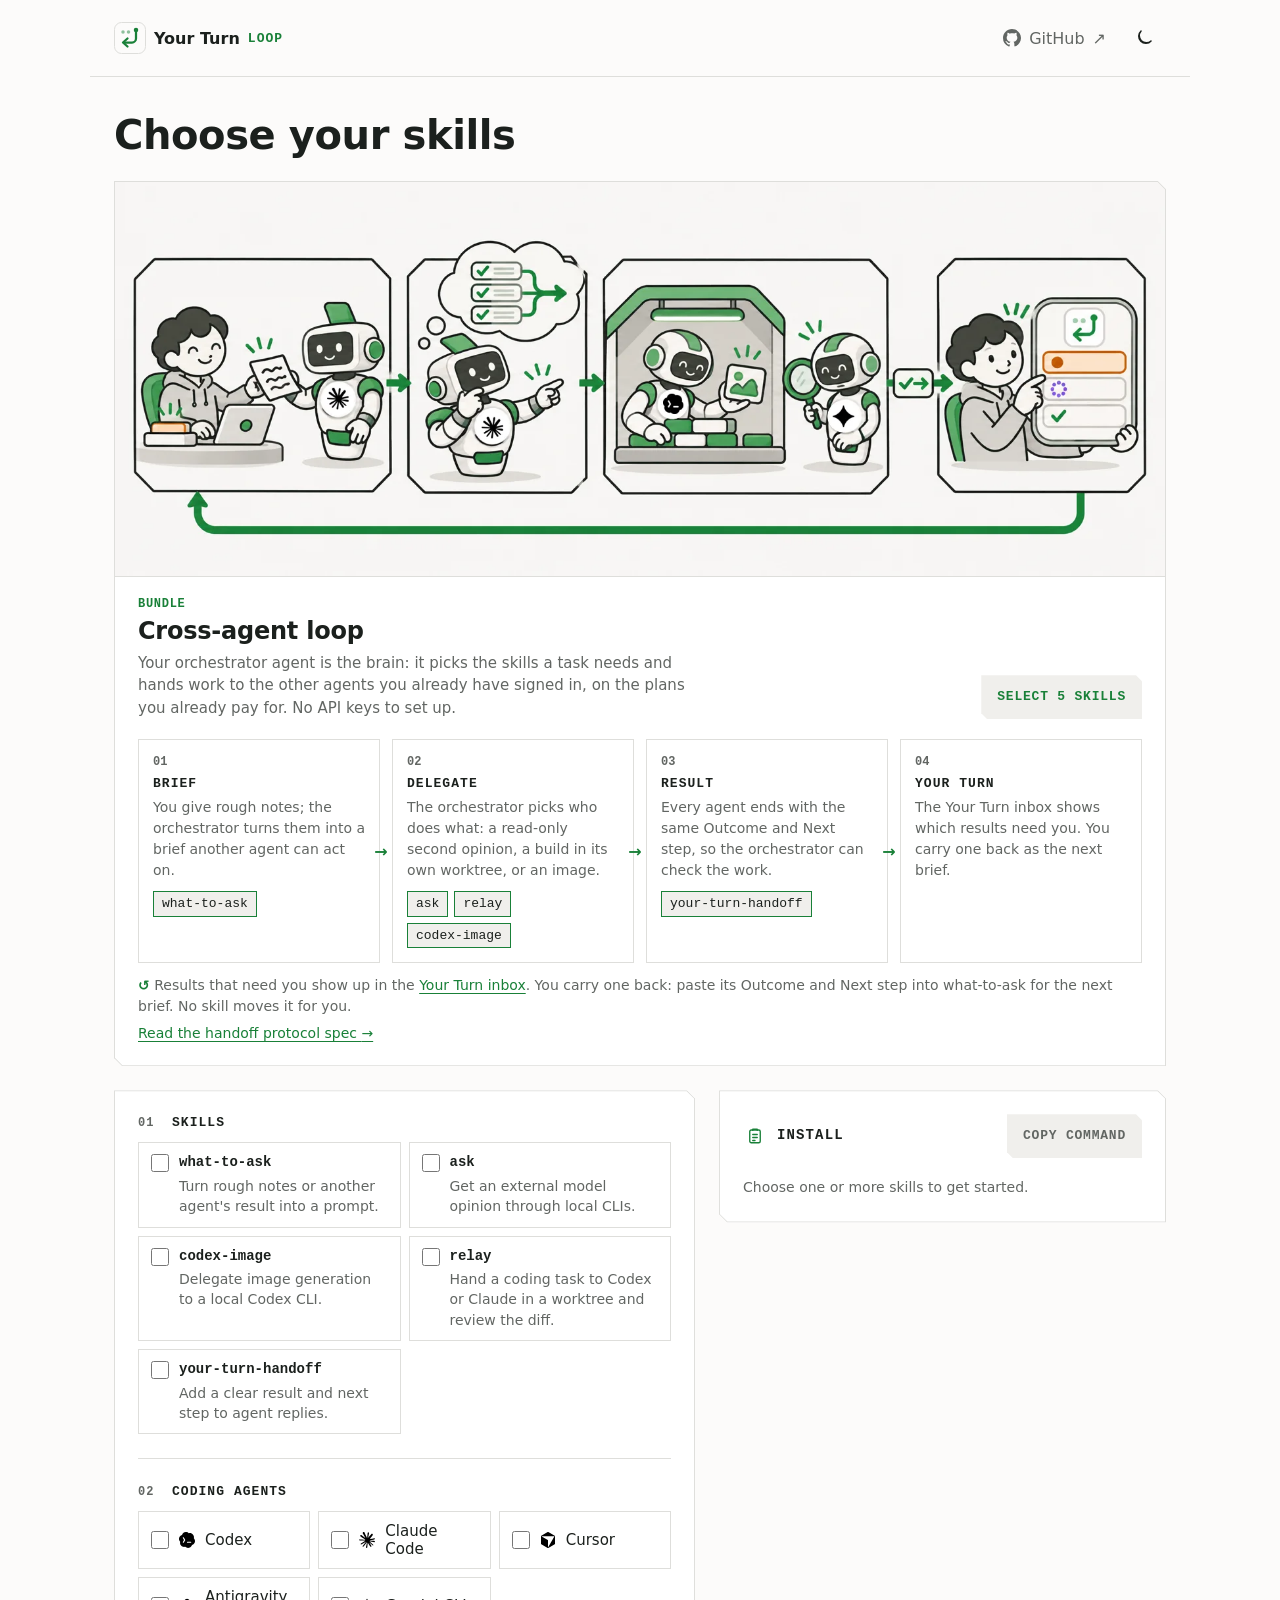
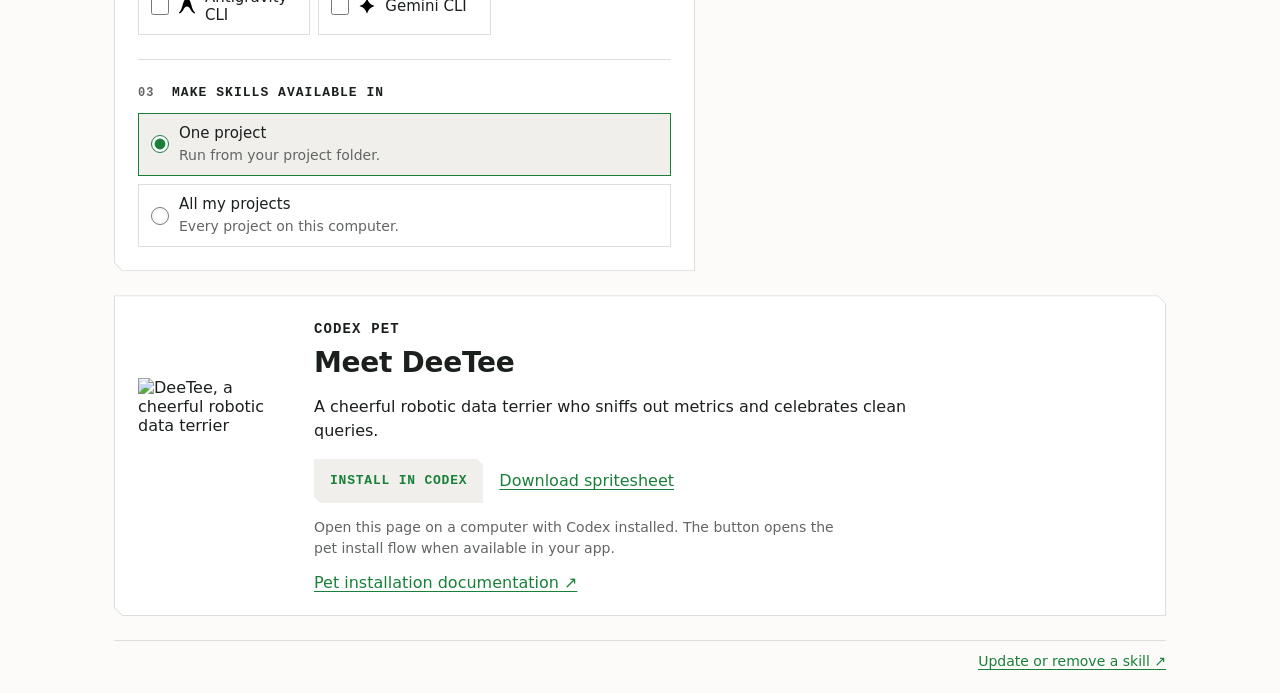
==== site/index.html @ ddf75968 "feat(site): storyboard banner and the orchestrator-first niche The banner becomes four panels that m" ====
<!doctype html>
<html lang="en">
<meta charset="utf-8">
<meta name="viewport" content="width=device-width,initial-scale=1">
<meta name="color-scheme" content="light dark">
<meta name="description" content="Install a handoff protocol for working across AI coding agents and meet DeeTee, a custom Codex pet.">
<title>Choose your skills · Your Turn Loop</title>
<script>try{document.documentElement.dataset.theme=localStorage.getItem('theme')||(matchMedia('(prefers-color-scheme: dark)').matches?'dark':'light')}catch{document.documentElement.dataset.theme='light'}</script>
<link rel="icon" href="icon.svg" type="image/svg+xml">
<link rel="stylesheet" href="style.css?v=one-product-3">
<script type="module" src="theme.mjs?v=1"></script>
<script type="module" src="install.mjs?v=skill-picker-6"></script>
<body>
<!-- GitHub mark from Primer Octicons; license in third-party/primer-octicons-MIT.txt. -->
<header>
  <a class="brand" href="https://martin-gomola.github.io/your-turn/" aria-label="Your Turn">
    <svg class="brand-icon" viewBox="0 0 64 64" aria-hidden="true"><rect class="brand-icon__tile" x="1" y="1" width="62" height="62" rx="14"/><g class="brand-icon__queue"><circle cx="18" cy="20" r="3.5"/><circle cx="29" cy="20" r="3.5"/></g><path class="brand-icon__route" d="M44 16v17c0 4.418-3.582 8-8 8H20"/><path class="brand-icon__route" d="m27 33-9 8 9 8"/><circle class="brand-icon__active" cx="44" cy="16" r="4.5"/></svg>
    <span>Your Turn</span><span class="brand-suffix">Loop</span>
  </a>
  <a class="repo" href="https://github.com/martin-gomola/your-turn-loop" aria-label="Your Turn Loop on GitHub"><svg class="github-mark" viewBox="0 0 16 16" aria-hidden="true"><path d="M6.766 11.328c-2.063-.25-3.516-1.734-3.516-3.656 0-.781.281-1.625.75-2.188-.203-.515-.172-1.609.063-2.062.625-.078 1.468.25 1.968.703.594-.187 1.219-.281 1.985-.281.765 0 1.39.094 1.953.265.484-.437 1.344-.765 1.969-.687.218.422.25 1.515.046 2.047.5.593.766 1.39.766 2.203 0 1.922-1.453 3.375-3.547 3.64.531.344.89 1.094.89 1.954v1.625c0 .468.391.734.86.547C13.781 14.359 16 11.53 16 8.03 16 3.61 12.406 0 7.984 0 3.563 0 0 3.61 0 8.031a7.88 7.88 0 0 0 5.172 7.422c.422.156.828-.125.828-.547v-1.25c-.219.094-.5.156-.75.156-1.031 0-1.64-.562-2.078-1.609-.172-.422-.36-.672-.719-.719-.187-.015-.25-.093-.25-.187 0-.188.313-.328.625-.328.453 0 .844.281 1.25.86.313.452.64.655 1.031.655s.641-.14 1-.5c.266-.265.47-.5.657-.656"/></svg><span>GitHub</span><span aria-hidden="true">↗</span></a>
  <button id="theme-toggle" class="theme-toggle" type="button" aria-label="Switch to dark theme" title="Switch to dark theme"><svg aria-hidden="true" viewBox="0 0 24 24"><path d="M20.5 15.5A8.5 8.5 0 0 1 8.5 3.5a8.5 8.5 0 1 0 12 12Z"/></svg></button>
</header>
<main>
  <h1>Choose your skills</h1>
  <section id="flow" class="flow hud-panel" aria-labelledby="flow-title" hidden>
    <img class="flow-art" src="flow/agent-loop.webp?v=4" alt="Four panels: you hand your notes to Claude, the orchestrator; Claude plans and delegates; Codex builds in its own worktree while Gemini reviews it; the result lands in your Your Turn inbox, and you start the next brief from the card that needs you." width="1600" height="600">
    <div class="flow-heading">
      <div>
        <p class="flow-kicker">Bundle</p>
        <h2 id="flow-title"></h2>
        <p id="flow-description"></p>
      </div>
      <button id="flow-select" class="button-secondary" type="button" aria-pressed="false">Select bundle</button>
    </div>
    <ol id="flow-steps" class="flow-steps"></ol>
    <p class="flow-loop"><span aria-hidden="true">↺</span> Results that need you show up in the <a href="https://martin-gomola.github.io/your-turn/">Your Turn inbox</a>. You carry one back: paste its Outcome and Next step into what-to-ask for the next brief. No skill moves it for you.</p>
    <a class="flow-spec" href="spec.html">Read the handoff protocol spec <span aria-hidden="true">→</span></a>
  </section>
  <div class="workspace">
    <section class="choices hud-panel" aria-label="Setup">
      <fieldset class="field-group agent-fieldset">
        <legend class="field-label"><span class="field-step" aria-hidden="true">01</span><span>Skills</span></legend>
        <div id="skills" class="skill-options"><p class="field-help">Loading skills…</p></div>
      </fieldset>
      <fieldset class="field-group agent-fieldset">
        <legend class="field-label"><span class="field-step" aria-hidden="true">02</span><span>Coding agents</span></legend>
        <div class="agent-options agent-list">
          <label><input type="checkbox" name="agent" value="codex"><img class="agent-logo" src="icons/codex.svg" width="24" height="24" alt=""> <span>Codex</span></label>
          <label><input type="checkbox" name="agent" value="claude"><img class="agent-logo" src="icons/claude.svg" width="24" height="24" alt=""> <span>Claude Code</span></label>
          <label><input type="checkbox" name="agent" value="cursor"><img class="agent-logo" src="icons/cursor.svg" width="24" height="24" alt=""> <span>Cursor</span></label>
          <label><input type="checkbox" name="agent" value="antigravity"><img class="agent-logo" src="icons/antigravity.svg" width="24" height="24" alt=""> <span>Antigravity CLI</span></label>
          <label><input type="checkbox" name="agent" value="gemini"><img class="agent-logo" src="icons/gemini.svg" width="24" height="24" alt=""> <span>Gemini CLI</span></label>
        </div>
      </fieldset>
      <fieldset class="field-group agent-fieldset">
        <legend class="field-label"><span class="field-step" aria-hidden="true">03</span><span>Make skills available in</span></legend>
        <div class="agent-options scope-options">
          <label><input type="radio" name="scope" value="project" checked><span>One project<small>Run from your project folder.</small></span></label>
          <label><input type="radio" name="scope" value="global"><span>All my projects<small>Every project on this computer.</small></span></label>
        </div>
      </fieldset>
      <a id="your-turn-link" class="related" href="https://github.com/martin-gomola/your-turn#quick-start" hidden>Set up the Your Turn inbox <span aria-hidden="true">↗</span></a>
    </section>
    <section id="install-panel" class="result hud-panel" data-state="empty" aria-labelledby="result-title">
      <div class="result-heading">
        <div class="result-title">
          <span class="result-icon" aria-hidden="true">
            <svg viewBox="0 0 24 24" fill="none" stroke="currentColor" stroke-width="1.8" stroke-linecap="round" stroke-linejoin="round"><rect x="5" y="4" width="14" height="17" rx="2"/><path d="M9 4.5V3h6v1.5M9 10h6M9 14h6M9 18h3"/></svg>
          </span>
          <h2 id="result-title">Install</h2>
        </div>
        <button id="copy" type="button" disabled>Copy command</button>
      </div>
      <p id="summary" class="result-summary" hidden></p>
      <p id="where" role="status">Choose skills and agents to get your install command.</p>
      <div id="install-content" hidden>
        <pre id="commands" tabindex="0" aria-label="Install command"></pre>
        <p class="field-help">Requires <a href="https://nodejs.org/en/download">Node.js 22.20+</a> and Git. Review the installer prompts, then start a new agent chat.</p>
        <details class="example-block"><summary>Try your skills in chat</summary><div id="examples"></div></details>
      </div>
      <p id="status" role="status" aria-live="polite"></p>
    </section>
  </div>
  <section class="pet-section hud-panel" aria-labelledby="pet-title">
    <img class="pet-preview" src="pets/deetee/preview.gif?v1" alt="DeeTee, a cheerful robotic data terrier" width="192" height="208" loading="lazy">
    <div>
      <p class="panel-title">Codex pet</p>
      <h2 id="pet-title">Meet DeeTee</h2>
      <p>A cheerful robotic data terrier who sniffs out metrics and celebrates clean queries.</p>
      <div class="pet-actions">
        <a class="button-install" href="codex://pets/install?name=DeeTee&amp;imageUrl=https%3A%2F%2Fmartin-gomola.github.io%2Fyour-turn-loop%2Fpets%2Fdeetee%2Fspritesheet.webp&amp;description=A%20cheerful%20robotic%20data%20terrier%20who%20sniffs%20out%20metrics%20and%20celebrates%20clean%20queries.&amp;spriteVersionNumber=2">Install in Codex</a>
        <a href="pets/deetee/spritesheet.webp" download="deetee-spritesheet.webp">Download spritesheet</a>
      </div>
      <p class="pet-help">Open this page on a computer with Codex installed. The button opens the pet install flow when available in your app.</p>
      <a href="https://learn.chatgpt.com/docs/app/commands#pets">Pet installation documentation <span aria-hidden="true">↗</span></a>
    </div>
  </section>
  <footer class="app-footer"><a href="https://github.com/martin-gomola/your-turn-loop/blob/main/docs/install.md">Update or remove a skill <span aria-hidden="true">↗</span></a></footer>
</main>
</body></html>
---- site/style.css ----
/* One product with Your Turn: base tokens, header, HUD panels, labels and buttons follow
   martin-gomola/your-turn site/style.css. Keep the two in step. */
:root {
  color-scheme: light;
  font-family: -apple-system, BlinkMacSystemFont, "Segoe UI", system-ui, sans-serif;
  color: var(--ink);
  background: var(--page);
  --page: #fcfbfa;
  --surface: #ffffff;
  --fill: #f0efec;
  --ink: #1b201d;
  --muted: #626663;
  --line: #dededb;
  --control-line: #818b98;
  --accent: #198038;
  --action-fill: #198038;
  --action-hover: #146b30;
  --on-action: #ffffff;
  --mono: ui-monospace, "SF Mono", Menlo, Consolas, monospace;
  /* The Deck's HUD frame: top-right and bottom-left corners chamfered. A clip-path also cuts a CSS
     border, so the 1px line is an even-odd ring drawn on ::before. */
  --hud-shape: polygon(0 0, calc(100% - 8px) 0, 100% 8px, 100% 100%, 8px 100%, 0 calc(100% - 8px));
  --hud-ring: polygon(evenodd,
    0 0, calc(100% - 8px) 0, 100% 8px, 100% 100%, 8px 100%, 0 calc(100% - 8px), 0 0,
    1px 1px, calc(100% - 8.41px) 1px, calc(100% - 1px) 8.41px, calc(100% - 1px) calc(100% - 1px),
    8.41px calc(100% - 1px), 1px calc(100% - 8.41px), 1px 1px);
  --hud-cut: polygon(0 0, calc(100% - 6px) 0, 100% 6px, 100% 100%, 6px 100%, 0 calc(100% - 6px));
}
:root[data-theme="dark"] {
  color-scheme: dark;
  --page: #151515; --surface: #1b1a1a; --fill: #131313;
  --ink: #e6e6e6; --muted: #a5a5a5; --line: #30302e; --control-line: #858585;
  --accent: #42a65f;
}

* { box-sizing: border-box; }
body { margin: 0; background: var(--page); }
header, main { max-width: 1100px; margin: auto; padding-inline: 24px; }
header { display: flex; align-items: center; gap: 16px; padding-block: 16px; border-bottom: 1px solid var(--line); }
header a { display: inline-flex; align-items: center; gap: 8px; color: var(--ink); font-weight: 700; text-decoration: none; }
header .repo { margin-left: auto; font-weight: 400; color: var(--muted); }
.github-mark { width: 18px; height: 18px; flex: none; fill: currentColor; }
.brand-icon { width: 32px; height: 32px; flex: none; }
.brand-icon__tile { fill: var(--page); stroke: var(--line); stroke-width: 2; }
.brand-icon__queue { fill: var(--accent); opacity: .48; }
.brand-icon__route { fill: none; stroke: var(--accent); stroke-width: 4.5; stroke-linecap: round; stroke-linejoin: round; }
.brand-icon__active { fill: var(--accent); }
:root[data-theme="dark"] .brand-icon__queue { fill: var(--ink); opacity: .55; }
:root[data-theme="dark"] .brand-icon__route { stroke: var(--ink); }
.brand-suffix { color: var(--accent); font: 700 13px/1 var(--mono); letter-spacing: .08em; text-transform: uppercase; }
a { color: var(--accent); text-underline-offset: 3px; text-decoration-thickness: 1px; }
code { font: .92em var(--mono); }
main { padding-block: 36px 24px; }
h1 { margin: 0 0 24px; font-size: clamp(28px, 4vw, 40px); line-height: 1.1; letter-spacing: -.01em; }
.workspace { display: grid; grid-template-columns: minmax(0, 1fr); align-items: start; gap: 24px; }

/* Panels wear the Deck bezel instead of rounded boxes; a ready result's ring takes the accent. */
.hud-panel { --hud-frame: var(--line); position: relative; min-width: 0; margin: 0; padding: 24px; border: 0; background: var(--surface); clip-path: var(--hud-shape); }
.hud-panel::before { content: ""; position: absolute; inset: 0; z-index: 2; background: var(--hud-frame); pointer-events: none; clip-path: var(--hud-ring); }
.result { display: flex; flex-direction: column; }
.result[data-state="ready"] { --hud-frame: var(--accent); }
.result-heading { display: flex; flex-wrap: wrap; align-items: center; justify-content: space-between; gap: 12px; }
.result-title { display: flex; align-items: center; gap: 10px; min-width: 0; }
.result-icon { display: grid; place-items: center; flex: none; width: 24px; height: 24px; color: var(--accent); }
.result-icon svg { width: 18px; height: 18px; }
/* Headings in the Deck's label voice: monospace caps. */
.result-title h2, .panel-title { margin: 0; color: var(--ink); font: 700 14px/1.4 var(--mono); letter-spacing: .08em; text-transform: uppercase; }
.result-summary, .flow-kicker, .spec-badge, .detail-label { margin: 0; color: var(--accent); font: 600 12px/1.3 var(--mono); letter-spacing: .06em; text-transform: uppercase; }
.result-summary { margin-top: 12px; }
.detail-label { display: block; color: var(--muted); }
#where { margin: 18px 0 0; color: var(--muted); font-size: 14px; line-height: 1.6; }
.result[data-state="empty"] #where, .result[data-state="error"] #where { max-width: 36ch; }
#install-content > .field-help { margin-top: 14px; }
#status { margin: 12px 0 0; color: var(--accent); font-size: 14px; line-height: 1.5; }
#status:empty { margin: 0; }

/* Setup choices */
fieldset { min-width: 0; margin: 0; padding: 0; border: 0; }
.field-group + .field-group { margin-top: 24px; border-top: 1px solid var(--line); padding-top: 24px; }
.field-label { display: grid; grid-template-columns: 24px minmax(0, 1fr); align-items: center; gap: 10px; float: left; width: 100%; margin: 0 0 10px; padding: 0; color: var(--ink); font: 700 13px/1.4 var(--mono); letter-spacing: .08em; text-transform: uppercase; }
.field-label code { text-transform: none; letter-spacing: 0; }
.field-step { color: var(--muted); font: 600 12px/1.4 var(--mono); font-variant-numeric: tabular-nums; }
.field-help { clear: both; margin: 0 0 12px; color: var(--muted); font-size: 14px; line-height: 1.55; }
.skill-options, .agent-options { clear: both; display: grid; gap: 8px; }
.skill-options label, .agent-options label { display: flex; align-items: flex-start; gap: 10px; min-height: 48px; padding: 10px 12px; border: 1px solid var(--line); border-radius: 0; cursor: pointer; font-size: 15px; }
.agent-options label { align-items: center; }
.skill-options label:hover, .agent-options label:hover { border-color: var(--accent); }
.skill-options label:has(:checked), .agent-options label:has(:checked) { background: var(--fill); border-color: var(--accent); }
.skill-options label:focus-within, .agent-options label:focus-within { outline: 2px solid var(--accent); outline-offset: 2px; }
.skill-options input, .agent-options input { flex: none; width: 18px; height: 18px; margin: 1px 0 0; accent-color: var(--accent); cursor: inherit; }
.agent-options input { margin: 0; }
.skill-options strong { display: block; font: 600 14px/1.4 var(--mono); overflow-wrap: anywhere; }
.skill-options small, .scope-options small { display: block; margin-top: 3px; color: var(--muted); font-size: 14px; line-height: 1.45; }
.agent-logo { display: block; flex: none; width: 16px; height: 16px; object-fit: contain; }
:root[data-theme="dark"] .agent-logo { filter: invert(1); }
.related { display: block; margin: 22px 0 0; padding-top: 14px; border-top: 1px solid var(--line); font-size: 14px; line-height: 1.5; }
.example-block { margin-top: 20px; padding-top: 16px; border-top: 1px solid var(--line); }
.example-steps { margin: 16px 0 14px; padding-left: 22px; font-size: 15px; line-height: 1.5; }
.example-steps li + li { margin-top: 6px; }
.example-steps code { font-weight: 600; overflow-wrap: anywhere; }
.example-block summary { cursor: pointer; color: var(--ink); font: 700 13px/1.4 var(--mono); letter-spacing: .08em; text-transform: uppercase; }

/* The action is a solid block with the HUD chamfer (no border, so nothing for the clip to cut). */
button { min-height: 44px; padding: 8px 16px; border: 0; border-radius: 0; background: var(--action-fill); color: var(--on-action); font: 700 13px/1.2 var(--mono); letter-spacing: .06em; text-transform: uppercase; cursor: pointer; clip-path: var(--hud-cut); }
button:hover:enabled { background: var(--action-hover); }
button:disabled { background: var(--fill); color: var(--muted); cursor: not-allowed; }
.button-secondary, .button-install { background: var(--fill); color: var(--accent); }
button.button-secondary:hover:enabled, .button-install:hover { background: var(--line); }
#flow-select[aria-pressed="true"] { background: var(--action-fill); color: var(--on-action); }
button.theme-toggle { display: grid; place-items: center; width: 44px; height: 44px; padding: 0; border: 0; background: transparent; color: var(--ink); clip-path: none; }
button.theme-toggle:hover:enabled { background: var(--fill); }
.theme-toggle svg { width: 20px; height: 20px; fill: none; stroke: currentColor; stroke-width: 1.7; stroke-linecap: round; stroke-linejoin: round; }
button:focus-visible, pre:focus-visible, a:focus-visible, summary:focus-visible { outline: 2px solid var(--accent); outline-offset: 2px; }
pre { max-width: 100%; margin: 12px 0 0; padding: 14px; overflow-wrap: anywhere; border: 1px solid var(--line); border-radius: 0; background: var(--fill); color: var(--ink); font: 13px/1.7 var(--mono); white-space: pre-wrap; }
.app-footer { display: flex; flex-wrap: wrap; justify-content: flex-end; gap: 20px; margin-top: 24px; padding-top: 12px; border-top: 1px solid var(--line); font-size: 14px; }
[hidden] { display: none !important; }

/* Cross-agent loop bundle */
.flow { margin-bottom: 24px; }
.flow-art { display: block; width: calc(100% + 48px); height: auto; margin: -24px -24px 20px; border-bottom: 1px solid var(--line); }
.flow-heading { display: flex; flex-wrap: wrap; align-items: flex-end; justify-content: space-between; gap: 12px 24px; }
.flow h2 { margin: 6px 0; font-size: 24px; line-height: 1.15; letter-spacing: -.01em; }
#flow-description { max-width: 60ch; margin: 0; color: var(--muted); font-size: 15px; line-height: 1.5; }
.flow-steps { display: grid; gap: 12px; margin: 20px 0 0; padding: 0; list-style: none; }
.flow-steps li { position: relative; display: grid; align-content: start; gap: 4px; padding: 14px; border: 1px solid var(--line); }
.flow-steps strong { font: 700 13px/1.4 var(--mono); letter-spacing: .08em; text-transform: uppercase; }
.flow-steps small { color: var(--muted); font-size: 14px; line-height: 1.5; }
.flow-chips { display: flex; flex-wrap: wrap; gap: 6px; margin-top: 6px; }
.flow-chips code { padding: 2px 8px; border: 1px solid var(--accent); background: var(--fill); color: var(--ink); font: 13px/1.5 var(--mono); }
.flow-loop { margin: 12px 0 0; color: var(--muted); font-size: 14px; line-height: 1.5; }
.flow-loop span { color: var(--accent); font-weight: 700; }
.flow-spec { display: inline-block; margin-top: 8px; font-size: 14px; }

/* Handoff protocol spec */
.spec { color: var(--ink); line-height: 1.6; }
.spec-section { margin-top: 24px; scroll-margin-top: 16px; }
.spec-section > .field-label { float: none; margin-bottom: 14px; }
.spec-section p, .spec-section li { max-width: 72ch; font-size: 15px; }
.spec-section > p:first-of-type { margin-top: 0; }
.spec-intro .spec-lead { margin: 10px 0 0; font-size: 17px; line-height: 1.55; }
.spec-example pre { margin-top: 16px; }
.spec-toc { margin-top: 16px; padding-top: 14px; border-top: 1px solid var(--line); color: var(--muted); font-size: 14px; }
.spec-note { color: var(--muted); font-size: 14px; }
.spec code { overflow-wrap: anywhere; }
.spec-fields { display: grid; gap: 12px; }
.spec-fields article { padding: 14px; border: 1px solid var(--line); }
.spec-fields h3 { display: flex; flex-wrap: wrap; align-items: baseline; gap: 8px; margin: 0 0 4px; font-size: 15px; }
.spec-fields p { margin: 6px 0 0; color: var(--muted); font-size: 14px; line-height: 1.5; }
.spec .detail-label { margin: 20px 0 0; }
.spec .detail-label + pre { margin-top: 8px; }
.spec-table { width: 100%; border-collapse: collapse; font-size: 15px; }
.spec-table th, .spec-table td { padding: 10px 12px 10px 0; border-bottom: 1px solid var(--line); text-align: left; vertical-align: top; }
.spec-table th { color: var(--muted); font: 700 12px/1.4 var(--mono); letter-spacing: .06em; text-transform: uppercase; }
.spec-table td:first-child { width: 7.5em; white-space: nowrap; }
.spec-table td:first-child code { overflow-wrap: normal; }
.spec-list { margin: 0; padding-left: 20px; }
.spec-list li + li { margin-top: 8px; }
.spec-footer { justify-content: space-between; }
.spec-adopt .result-heading { margin-bottom: 10px; }
.spec-adopt .result-heading .field-label { float: none; width: auto; margin: 0; }
#copy-status:empty { margin: 0; }

/* DeeTee */
.pet-section { display: flex; align-items: center; gap: 32px; margin-top: 24px; }
.pet-preview { flex: none; width: 144px; height: 156px; object-fit: contain; }
.pet-section .panel-title { padding: 0; }
.pet-section h2 { margin: 8px 0; font-size: 28px; line-height: 1.1; letter-spacing: -.01em; }
.pet-section p { max-width: 60ch; line-height: 1.5; }
.pet-actions { display: flex; flex-wrap: wrap; align-items: center; gap: 16px; }
.button-install { display: inline-flex; align-items: center; min-height: 44px; padding: 10px 16px; font: 700 13px/1.2 var(--mono); letter-spacing: .06em; text-transform: uppercase; text-decoration: none; clip-path: var(--hud-cut); }
.pet-section .pet-help { color: var(--muted); font-size: 14px; }

@media (min-width: 721px) {
  .skill-options { grid-template-columns: repeat(2, minmax(0, 1fr)); }
  .flow-steps { grid-template-columns: repeat(2, minmax(0, 1fr)); }
  .spec-fields { grid-template-columns: repeat(2, minmax(0, 1fr)); }
}
@media (max-width: 720px) {
  header, main { padding-inline: 16px; }
  main { padding-block: 24px 20px; }
  .hud-panel { padding: 16px; }
  .flow-art { width: calc(100% + 32px); margin: -16px -16px 16px; }
  .pet-section { flex-direction: column; align-items: flex-start; gap: 16px; }
  header .repo span:not([aria-hidden]) { display: none; }
}
@media (min-width: 1024px) {
  .workspace { grid-template-columns: minmax(0, 1.3fr) minmax(340px, 1fr); }
  .result { position: sticky; top: 16px; }
  .agent-list { grid-template-columns: repeat(3, minmax(0, 1fr)); }
  .flow-steps { grid-template-columns: repeat(4, minmax(0, 1fr)); }
  .flow-steps li + li::before { content: "→"; position: absolute; top: 50%; left: -12px; transform: translate(-50%, -50%); color: var(--accent); font-weight: 700; }
}
@media (prefers-reduced-motion: reduce) {
  .pet-preview { display: none; }
}
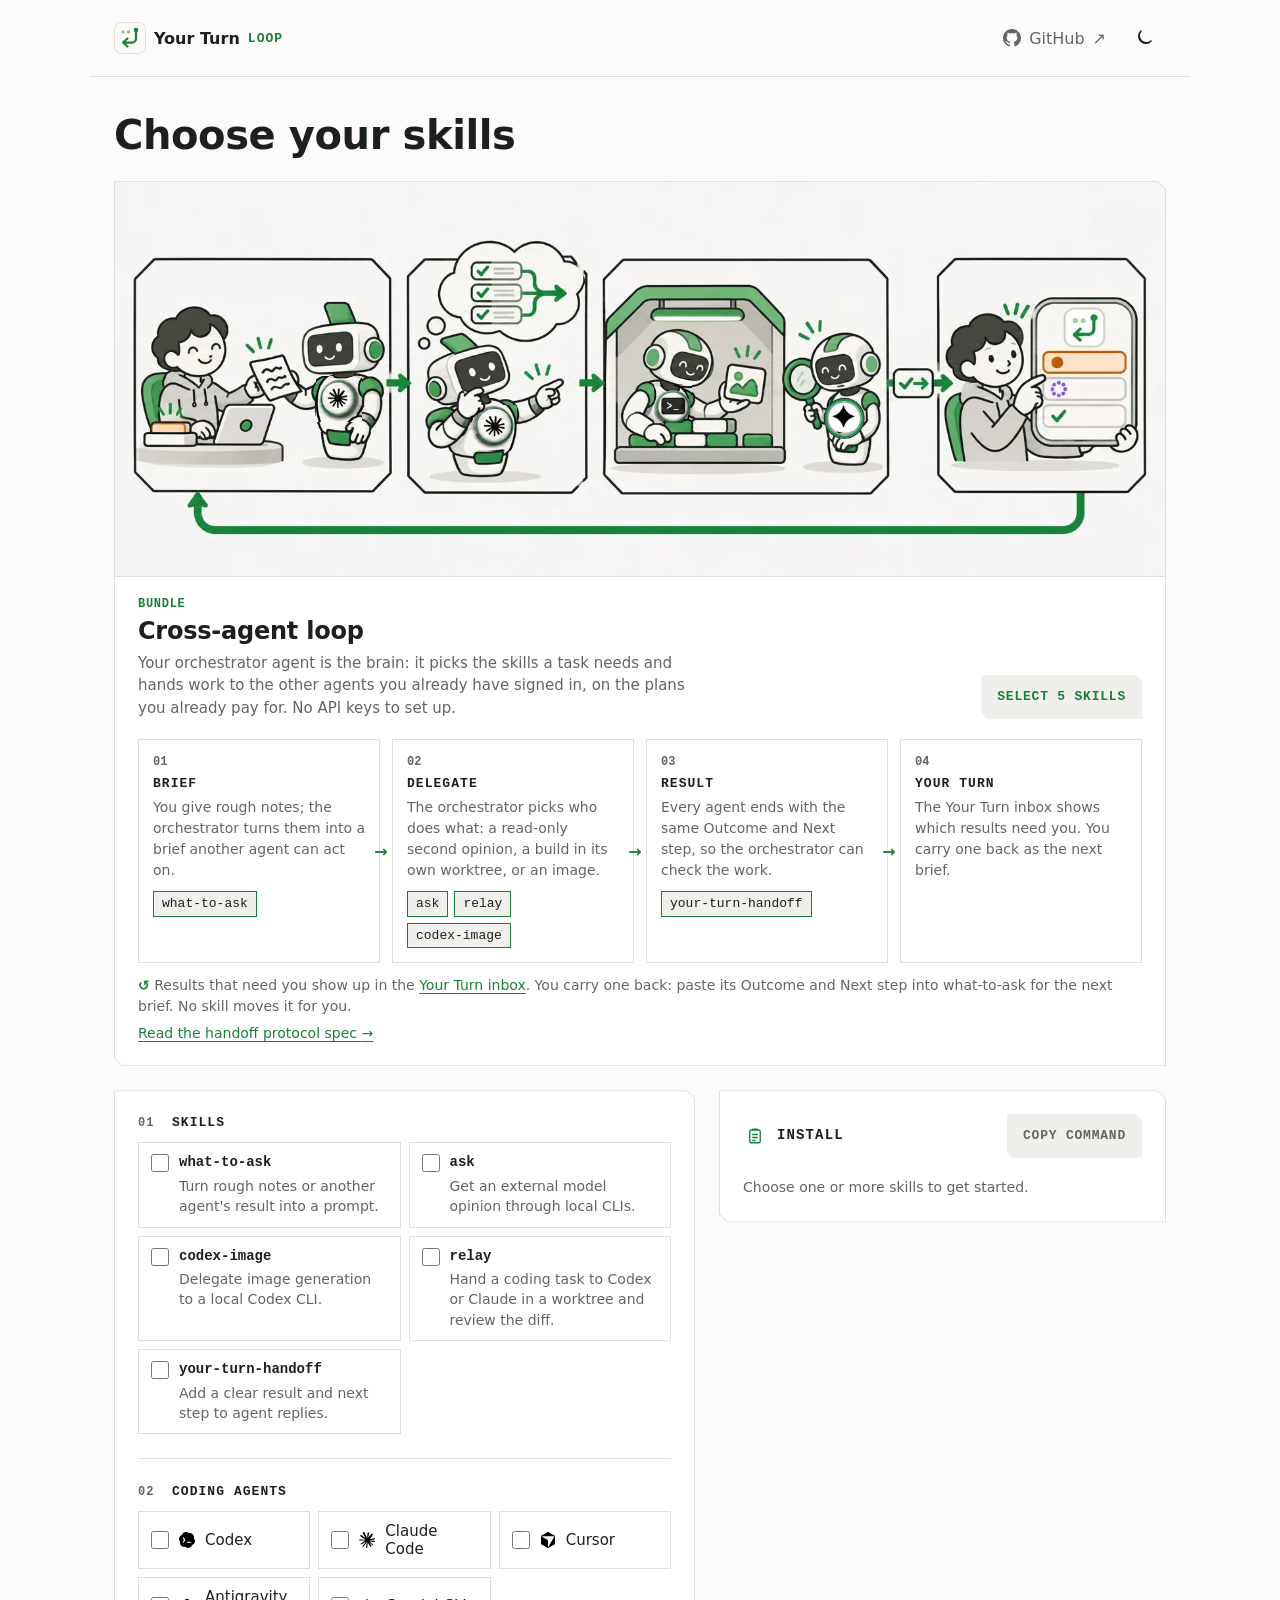
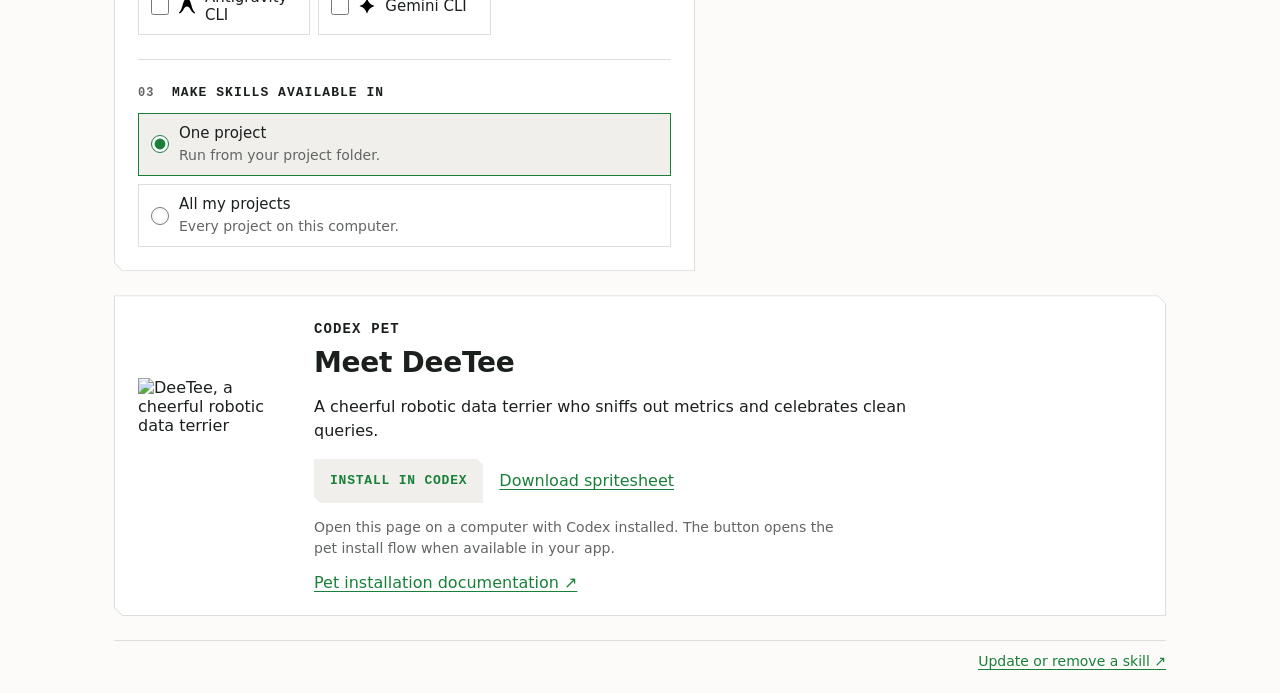
==== commit 5e81ea78: "chore(site): refresh agent loop banner images" ====
--- a/site/index.html
+++ b/site/index.html
@@ -7,7 +7,7 @@
 <title>Choose your skills · Your Turn Loop</title>
 <script>try{document.documentElement.dataset.theme=localStorage.getItem('theme')||(matchMedia('(prefers-color-scheme: dark)').matches?'dark':'light')}catch{document.documentElement.dataset.theme='light'}</script>
 <link rel="icon" href="icon.svg" type="image/svg+xml">
-<link rel="stylesheet" href="style.css?v=one-product-3">
+<link rel="stylesheet" href="style.css?v=one-product-4">
 <script type="module" src="theme.mjs?v=1"></script>
 <script type="module" src="install.mjs?v=skill-picker-6"></script>
 <body>
@@ -23,7 +23,8 @@
 <main>
   <h1>Choose your skills</h1>
   <section id="flow" class="flow hud-panel" aria-labelledby="flow-title" hidden>
-    <img class="flow-art" src="flow/agent-loop.webp?v=4" alt="Four panels: you hand your notes to Claude, the orchestrator; Claude plans and delegates; Codex builds in its own worktree while Gemini reviews it; the result lands in your Your Turn inbox, and you start the next brief from the card that needs you." width="1600" height="600">
+    <img class="flow-art flow-art-light" src="flow/agent-loop.webp?v=5" alt="Four panels: you hand your notes to Claude, the orchestrator; Claude plans and delegates; Codex builds in its own worktree while Gemini reviews it; the result lands in your Your Turn inbox, and you start the next brief from the card that needs you." width="1600" height="600">
+    <img class="flow-art flow-art-dark" src="flow/agent-loop-dark.webp?v=2" alt="Four panels: you hand your notes to Claude, the orchestrator; Claude plans and delegates; Codex builds in its own worktree while Gemini reviews it; the result lands in your Your Turn inbox, and you start the next brief from the card that needs you." width="1600" height="600" loading="lazy">
     <div class="flow-heading">
       <div>
         <p class="flow-kicker">Bundle</p>
--- a/site/style.css
+++ b/site/style.css
@@ -118,6 +118,8 @@
 /* Cross-agent loop bundle */
 .flow { margin-bottom: 24px; }
 .flow-art { display: block; width: calc(100% + 48px); height: auto; margin: -24px -24px 20px; border-bottom: 1px solid var(--line); }
+.flow-art-dark, :root[data-theme="dark"] .flow-art-light { display: none; }
+:root[data-theme="dark"] .flow-art-dark { display: block; }
 .flow-heading { display: flex; flex-wrap: wrap; align-items: flex-end; justify-content: space-between; gap: 12px 24px; }
 .flow h2 { margin: 6px 0; font-size: 24px; line-height: 1.15; letter-spacing: -.01em; }
 #flow-description { max-width: 60ch; margin: 0; color: var(--muted); font-size: 15px; line-height: 1.5; }
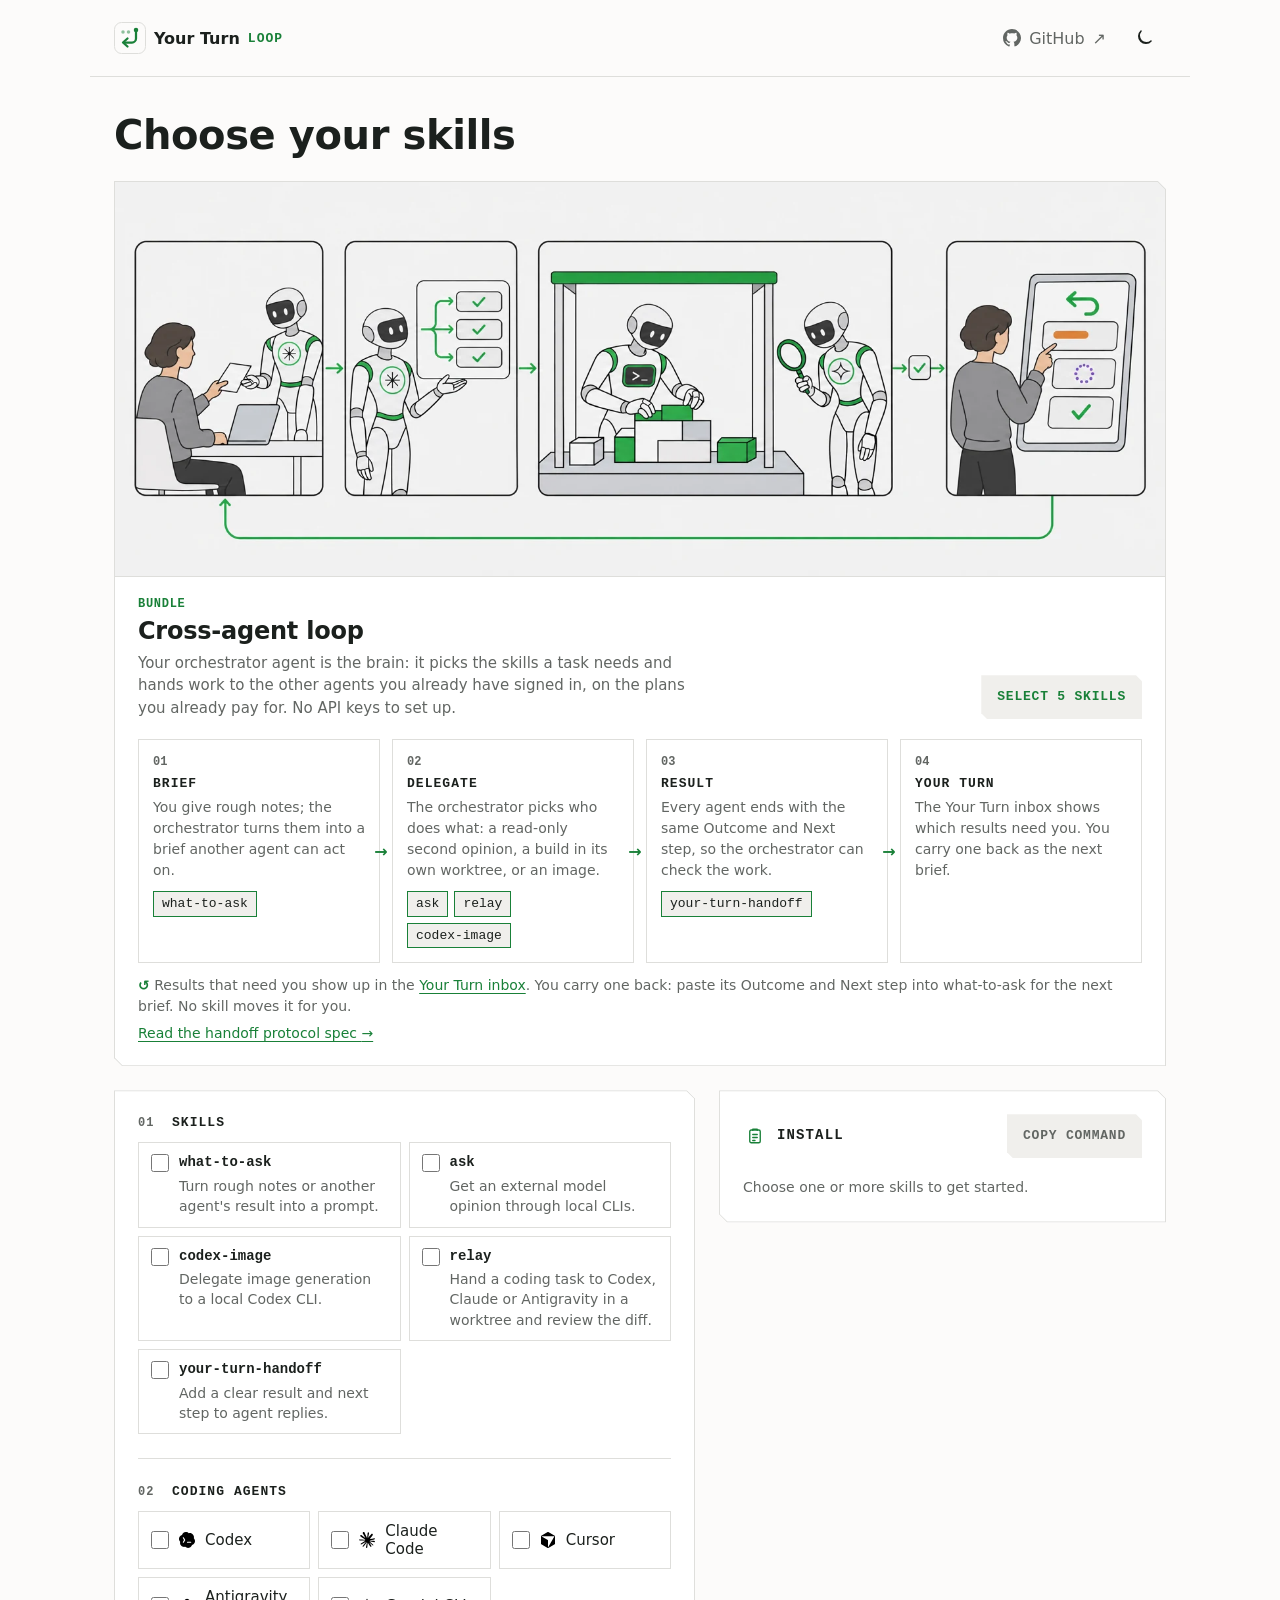
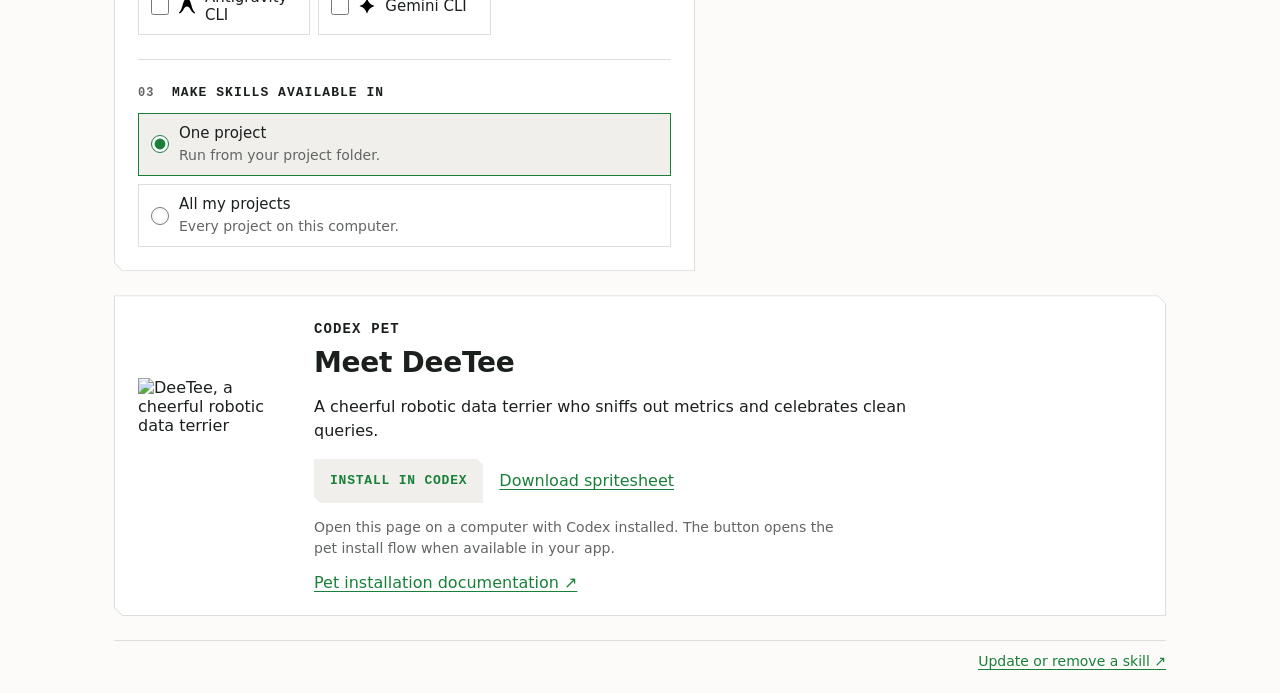
==== commit a19331eb: "feat(site): redraw flow banner in a professional style Redraw both light and dark banners: a gender-" ====
--- a/site/index.html
+++ b/site/index.html
@@ -23,8 +23,8 @@
 <main>
   <h1>Choose your skills</h1>
   <section id="flow" class="flow hud-panel" aria-labelledby="flow-title" hidden>
-    <img class="flow-art flow-art-light" src="flow/agent-loop.webp?v=5" alt="Four panels: you hand your notes to Claude, the orchestrator; Claude plans and delegates; Codex builds in its own worktree while Gemini reviews it; the result lands in your Your Turn inbox, and you start the next brief from the card that needs you." width="1600" height="600">
-    <img class="flow-art flow-art-dark" src="flow/agent-loop-dark.webp?v=2" alt="Four panels: you hand your notes to Claude, the orchestrator; Claude plans and delegates; Codex builds in its own worktree while Gemini reviews it; the result lands in your Your Turn inbox, and you start the next brief from the card that needs you." width="1600" height="600" loading="lazy">
+    <img class="flow-art flow-art-light" src="flow/agent-loop.webp?v=6" alt="Four panels: you hand your notes to Claude, the orchestrator; Claude plans and delegates; Codex builds in its own worktree while Gemini reviews it; the result lands in your Your Turn inbox, and you start the next brief from the card that needs you." width="1600" height="600">
+    <img class="flow-art flow-art-dark" src="flow/agent-loop-dark.webp?v=3" alt="Four panels: you hand your notes to Claude, the orchestrator; Claude plans and delegates; Codex builds in its own worktree while Gemini reviews it; the result lands in your Your Turn inbox, and you start the next brief from the card that needs you." width="1600" height="600" loading="lazy">
     <div class="flow-heading">
       <div>
         <p class="flow-kicker">Bundle</p>
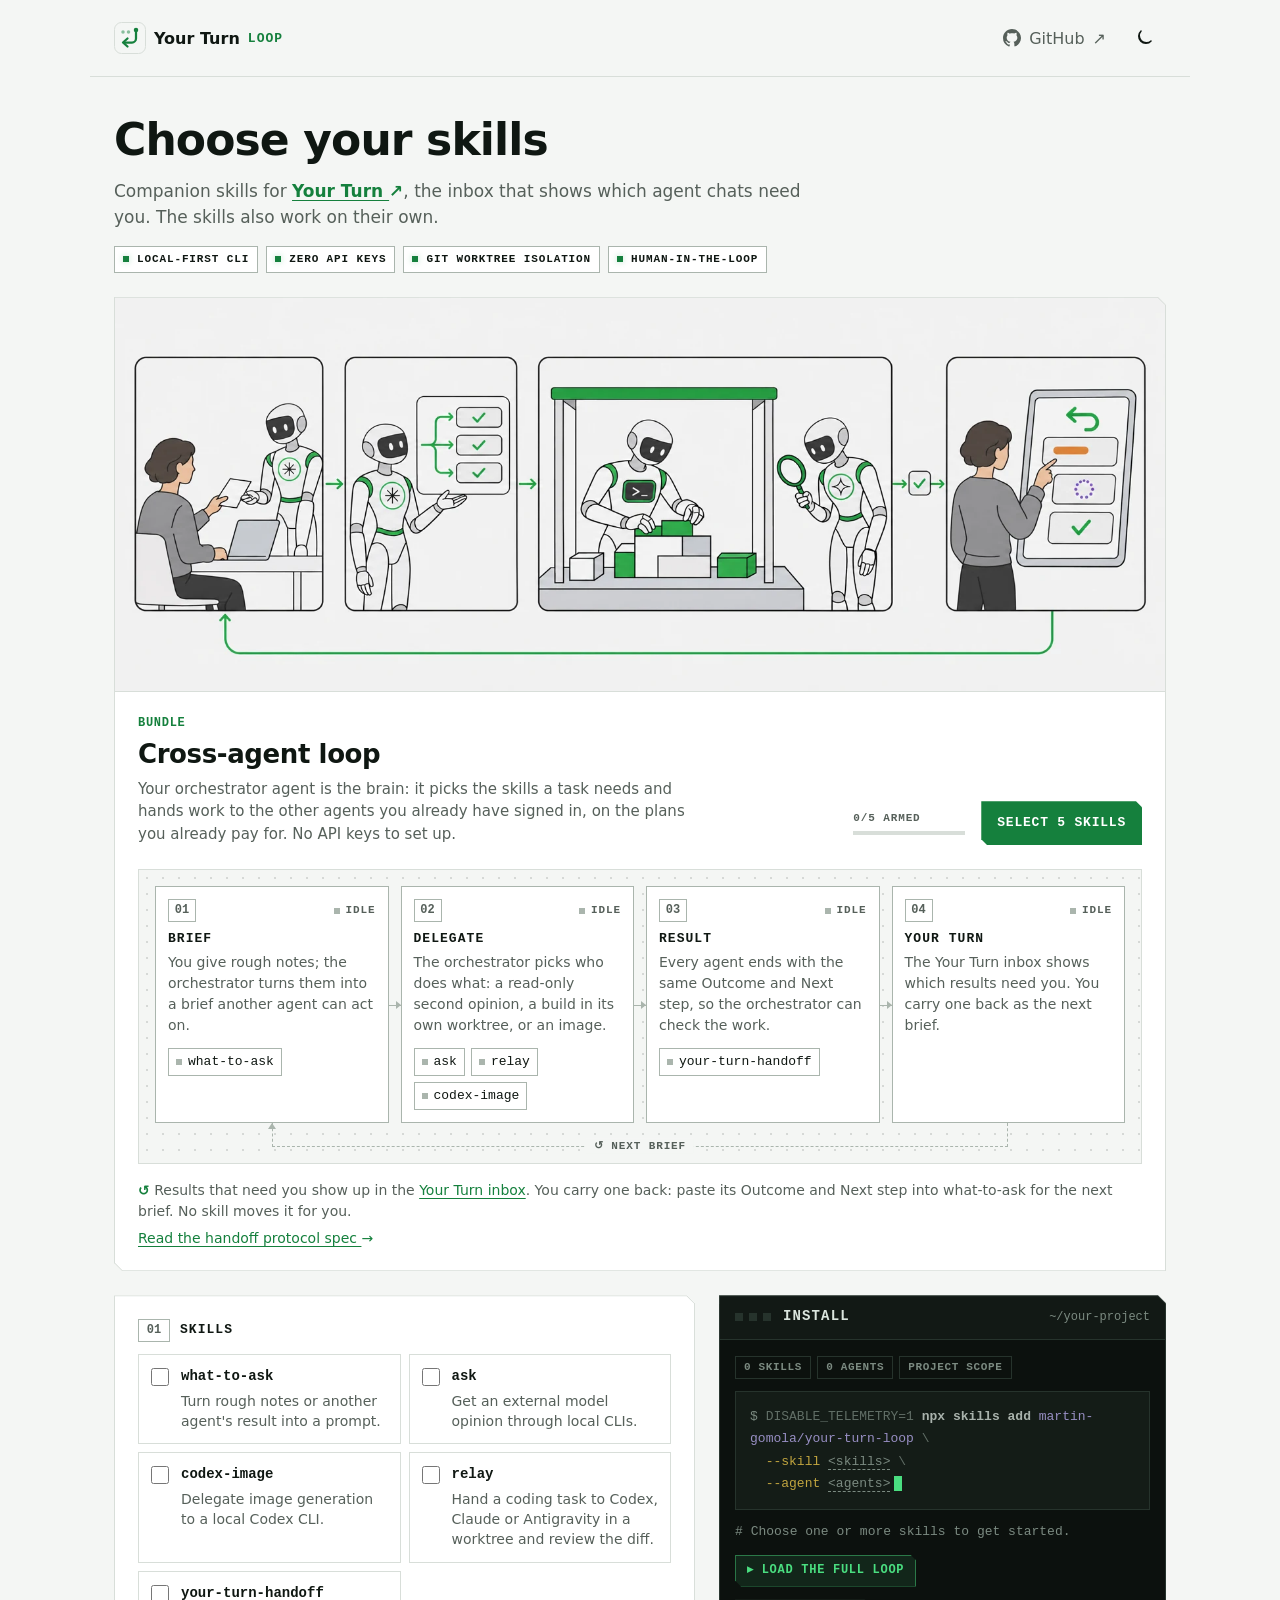
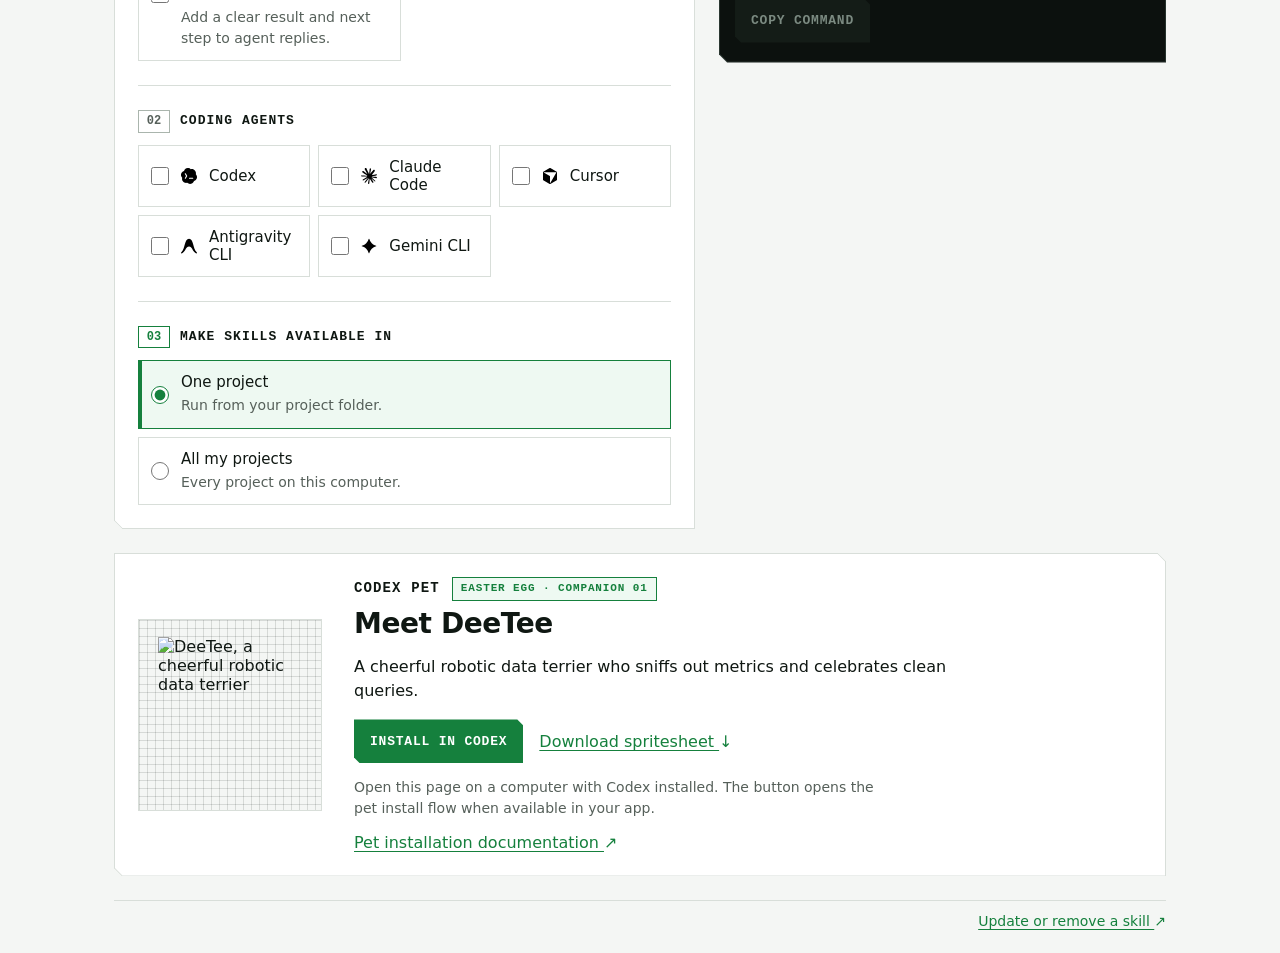
==== commit 2231d5f5: "feat(site): telemetry-style redesign of the skill configurator - Install panel is a terminal card in" ====
--- a/site/index.html
+++ b/site/index.html
@@ -7,9 +7,9 @@
 <title>Choose your skills · Your Turn Loop</title>
 <script>try{document.documentElement.dataset.theme=localStorage.getItem('theme')||(matchMedia('(prefers-color-scheme: dark)').matches?'dark':'light')}catch{document.documentElement.dataset.theme='light'}</script>
 <link rel="icon" href="icon.svg" type="image/svg+xml">
-<link rel="stylesheet" href="style.css?v=one-product-4">
+<link rel="stylesheet" href="style.css?v=telemetry-2">
 <script type="module" src="theme.mjs?v=1"></script>
-<script type="module" src="install.mjs?v=skill-picker-6"></script>
+<script type="module" src="install.mjs?v=telemetry-1"></script>
 <body>
 <!-- GitHub mark from Primer Octicons; license in third-party/primer-octicons-MIT.txt. -->
 <header>
@@ -22,6 +22,10 @@
 </header>
 <main>
   <h1>Choose your skills</h1>
+  <p class="companion">Companion skills for <a href="https://martin-gomola.github.io/your-turn/">Your Turn <span aria-hidden="true">↗</span></a>, the inbox that shows which agent chats need you. The skills also work on their own.</p>
+  <ul class="trust" aria-label="What the loop runs on">
+    <li>Local-first CLI</li><li>Zero API keys</li><li>Git worktree isolation</li><li>Human-in-the-loop</li>
+  </ul>
   <section id="flow" class="flow hud-panel" aria-labelledby="flow-title" hidden>
     <img class="flow-art flow-art-light" src="flow/agent-loop.webp?v=6" alt="Four panels: you hand your notes to Claude, the orchestrator; Claude plans and delegates; Codex builds in its own worktree while Gemini reviews it; the result lands in your Your Turn inbox, and you start the next brief from the card that needs you." width="1600" height="600">
     <img class="flow-art flow-art-dark" src="flow/agent-loop-dark.webp?v=3" alt="Four panels: you hand your notes to Claude, the orchestrator; Claude plans and delegates; Codex builds in its own worktree while Gemini reviews it; the result lands in your Your Turn inbox, and you start the next brief from the card that needs you." width="1600" height="600" loading="lazy">
@@ -31,9 +35,15 @@
         <h2 id="flow-title"></h2>
         <p id="flow-description"></p>
       </div>
-      <button id="flow-select" class="button-secondary" type="button" aria-pressed="false">Select bundle</button>
+      <div class="flow-cta">
+        <span id="flow-armed" class="armed-meter"></span>
+        <button id="flow-select" type="button" aria-pressed="false">Select bundle</button>
+      </div>
     </div>
-    <ol id="flow-steps" class="flow-steps"></ol>
+    <div class="flow-pipeline">
+      <ol id="flow-steps" class="flow-steps"></ol>
+      <div class="flow-return" aria-hidden="true"><span>↺ Next brief</span></div>
+    </div>
     <p class="flow-loop"><span aria-hidden="true">↺</span> Results that need you show up in the <a href="https://martin-gomola.github.io/your-turn/">Your Turn inbox</a>. You carry one back: paste its Outcome and Next step into what-to-ask for the next brief. No skill moves it for you.</p>
     <a class="flow-spec" href="spec.html">Read the handoff protocol spec <span aria-hidden="true">→</span></a>
   </section>
@@ -62,35 +72,40 @@
       </fieldset>
       <a id="your-turn-link" class="related" href="https://github.com/martin-gomola/your-turn#quick-start" hidden>Set up the Your Turn inbox <span aria-hidden="true">↗</span></a>
     </section>
-    <section id="install-panel" class="result hud-panel" data-state="empty" aria-labelledby="result-title">
-      <div class="result-heading">
-        <div class="result-title">
-          <span class="result-icon" aria-hidden="true">
-            <svg viewBox="0 0 24 24" fill="none" stroke="currentColor" stroke-width="1.8" stroke-linecap="round" stroke-linejoin="round"><rect x="5" y="4" width="14" height="17" rx="2"/><path d="M9 4.5V3h6v1.5M9 10h6M9 14h6M9 18h3"/></svg>
-          </span>
-          <h2 id="result-title">Install</h2>
+    <section id="install-panel" class="result terminal hud-panel" data-state="empty" aria-labelledby="result-title">
+      <div class="term-bar">
+        <span class="term-dots" aria-hidden="true"><i></i><i></i><i></i></span>
+        <h2 id="result-title">Install</h2>
+        <span id="term-path" class="term-path" aria-hidden="true">~/your-project</span>
+      </div>
+      <div class="term-body">
+        <p id="summary" class="term-badges"></p>
+        <pre id="preview" aria-hidden="true"><span class="tok-cmd">npx skills add</span> <span class="tok-ph">&lt;skills&gt;</span><span class="cursor"></span></pre>
+        <p id="where" role="status">Choose skills and agents to get your install command.</p>
+        <button id="preview-load" class="term-pill" type="button" hidden>Load the full loop</button>
+        <div id="install-content" hidden>
+          <pre id="commands" tabindex="0" aria-label="Install command"></pre>
         </div>
-        <button id="copy" type="button" disabled>Copy command</button>
+        <div class="term-actions">
+          <button id="copy" type="button" disabled>Copy command</button>
+          <p id="status" role="status" aria-live="polite"></p>
+        </div>
+        <div id="install-help" hidden>
+          <p class="field-help">Requires <a href="https://nodejs.org/en/download">Node.js 22.20+</a> and Git. Review the installer prompts, then start a new agent chat.</p>
+          <details class="example-block"><summary>Try your skills in chat</summary><div id="examples"></div></details>
+        </div>
       </div>
-      <p id="summary" class="result-summary" hidden></p>
-      <p id="where" role="status">Choose skills and agents to get your install command.</p>
-      <div id="install-content" hidden>
-        <pre id="commands" tabindex="0" aria-label="Install command"></pre>
-        <p class="field-help">Requires <a href="https://nodejs.org/en/download">Node.js 22.20+</a> and Git. Review the installer prompts, then start a new agent chat.</p>
-        <details class="example-block"><summary>Try your skills in chat</summary><div id="examples"></div></details>
-      </div>
-      <p id="status" role="status" aria-live="polite"></p>
     </section>
   </div>
   <section class="pet-section hud-panel" aria-labelledby="pet-title">
-    <img class="pet-preview" src="pets/deetee/preview.gif?v1" alt="DeeTee, a cheerful robotic data terrier" width="192" height="208" loading="lazy">
+    <div class="pet-frame"><img class="pet-preview" src="pets/deetee/preview.gif?v1" alt="DeeTee, a cheerful robotic data terrier" width="192" height="208" loading="lazy"></div>
     <div>
-      <p class="panel-title">Codex pet</p>
+      <div class="pet-head"><p class="panel-title">Codex pet</p><span class="pet-tag">Easter egg · Companion 01</span></div>
       <h2 id="pet-title">Meet DeeTee</h2>
       <p>A cheerful robotic data terrier who sniffs out metrics and celebrates clean queries.</p>
       <div class="pet-actions">
         <a class="button-install" href="codex://pets/install?name=DeeTee&amp;imageUrl=https%3A%2F%2Fmartin-gomola.github.io%2Fyour-turn-loop%2Fpets%2Fdeetee%2Fspritesheet.webp&amp;description=A%20cheerful%20robotic%20data%20terrier%20who%20sniffs%20out%20metrics%20and%20celebrates%20clean%20queries.&amp;spriteVersionNumber=2">Install in Codex</a>
-        <a href="pets/deetee/spritesheet.webp" download="deetee-spritesheet.webp">Download spritesheet</a>
+        <a href="pets/deetee/spritesheet.webp" download="deetee-spritesheet.webp">Download spritesheet <span aria-hidden="true">↓</span></a>
       </div>
       <p class="pet-help">Open this page on a computer with Codex installed. The button opens the pet install flow when available in your app.</p>
       <a href="https://learn.chatgpt.com/docs/app/commands#pets">Pet installation documentation <span aria-hidden="true">↗</span></a>
--- a/site/style.css
+++ b/site/style.css
@@ -1,22 +1,38 @@
-/* One product with Your Turn: base tokens, header, HUD panels, labels and buttons follow
-   martin-gomola/your-turn site/style.css. Keep the two in step. */
+/* Header, HUD bezel and label voice follow martin-gomola/your-turn site/style.css. The telemetry
+   palette, pipeline and terminal install panel are this site's own. */
 :root {
   color-scheme: light;
   font-family: -apple-system, BlinkMacSystemFont, "Segoe UI", system-ui, sans-serif;
   color: var(--ink);
   background: var(--page);
-  --page: #fcfbfa;
+  --page: #f4f6f4;
   --surface: #ffffff;
-  --fill: #f0efec;
-  --ink: #1b201d;
-  --muted: #626663;
-  --line: #dededb;
+  --fill: #eceff0;
+  --ink: #0f1712;
+  --muted: #56605a;
+  --line: #d8ded9;
+  --line-strong: #aab5ad;
   --control-line: #818b98;
-  --accent: #198038;
-  --action-fill: #198038;
-  --action-hover: #146b30;
+  --accent: #15803d;
+  --accent-tint: rgba(22, 163, 74, .07);
+  --glow: rgba(22, 163, 74, .3);
+  --action-fill: #15803d;
+  --action-hover: #166534;
   --on-action: #ffffff;
+  --grid-dot: rgba(15, 23, 18, .13);
+  /* The install panel is a terminal in both themes. */
+  --term-bg: #0c110e;
+  --term-bar: #121915;
+  --term-surface: #141c17;
+  --term-line: #26332c;
+  --term-ink: #dbe5de;
+  --term-muted: #7b8a81;
+  --term-green: #4ade80;
+  --term-cyan: #67e8f9;
+  --term-amber: #fcd34d;
+  --term-violet: #c4b5fd;
   --mono: ui-monospace, "SF Mono", Menlo, Consolas, monospace;
+  --ease: cubic-bezier(.2, .7, .2, 1);
   /* The Deck's HUD frame: top-right and bottom-left corners chamfered. A clip-path also cuts a CSS
      border, so the 1px line is an even-odd ring drawn on ::before. */
   --hud-shape: polygon(0 0, calc(100% - 8px) 0, 100% 8px, 100% 100%, 8px 100%, 0 calc(100% - 8px));
@@ -28,9 +44,12 @@
 }
 :root[data-theme="dark"] {
   color-scheme: dark;
-  --page: #151515; --surface: #1b1a1a; --fill: #131313;
-  --ink: #e6e6e6; --muted: #a5a5a5; --line: #30302e; --control-line: #858585;
-  --accent: #42a65f;
+  --page: #0a0d0c; --surface: #111614; --fill: #172019;
+  --ink: #e3eae5; --muted: #919d96; --line: #222b27; --line-strong: #3b4a43; --control-line: #858585;
+  --accent: #22c55e; --accent-tint: rgba(34, 197, 94, .08); --glow: rgba(34, 197, 94, .5);
+  --action-fill: #22c55e; --action-hover: #4ade80; --on-action: #03140a;
+  --grid-dot: rgba(170, 220, 195, .1);
+  --term-bg: #070a09; --term-bar: #0d1310; --term-surface: #0f1512; --term-line: #20302a;
 }
 
 * { box-sizing: border-box; }
@@ -39,6 +58,7 @@
 header { display: flex; align-items: center; gap: 16px; padding-block: 16px; border-bottom: 1px solid var(--line); }
 header a { display: inline-flex; align-items: center; gap: 8px; color: var(--ink); font-weight: 700; text-decoration: none; }
 header .repo { margin-left: auto; font-weight: 400; color: var(--muted); }
+header .repo:hover { color: var(--ink); }
 .github-mark { width: 18px; height: 18px; flex: none; fill: currentColor; }
 .brand-icon { width: 32px; height: 32px; flex: none; }
 .brand-icon__tile { fill: var(--page); stroke: var(--line); stroke-width: 2; }
@@ -49,14 +69,22 @@
 :root[data-theme="dark"] .brand-icon__route { stroke: var(--ink); }
 .brand-suffix { color: var(--accent); font: 700 13px/1 var(--mono); letter-spacing: .08em; text-transform: uppercase; }
 a { color: var(--accent); text-underline-offset: 3px; text-decoration-thickness: 1px; }
+/* Inline links nudge their arrow in the direction it points. */
+a span[aria-hidden] { display: inline-block; transition: transform .18s var(--ease); }
+a:hover span[aria-hidden] { transform: translateX(3px); }
 code { font: .92em var(--mono); }
-main { padding-block: 36px 24px; }
-h1 { margin: 0 0 24px; font-size: clamp(28px, 4vw, 40px); line-height: 1.1; letter-spacing: -.01em; }
+main { padding-block: 40px 24px; }
+h1 { margin: 0 0 16px; font-size: clamp(30px, 4.4vw, 44px); line-height: 1.05; letter-spacing: -.02em; }
+.companion { max-width: 64ch; margin: 0 0 16px; color: var(--muted); font-size: 17px; line-height: 1.5; }
+.companion a { font-weight: 600; }
+.trust { display: flex; flex-wrap: wrap; gap: 8px; margin: 0 0 24px; padding: 0; list-style: none; }
+.trust li { display: inline-flex; align-items: center; gap: 8px; padding: 4px 8px; border: 1px solid var(--line-strong); background: var(--surface); color: var(--ink); font: 600 11px/1.5 var(--mono); letter-spacing: .08em; text-transform: uppercase; }
+.trust li::before { content: ""; width: 6px; height: 6px; background: var(--accent); box-shadow: 0 0 6px var(--glow); }
 .workspace { display: grid; grid-template-columns: minmax(0, 1fr); align-items: start; gap: 24px; }
 
-/* Panels wear the Deck bezel instead of rounded boxes; a ready result's ring takes the accent. */
+/* Panels wear the Deck bezel instead of rounded boxes. */
 .hud-panel { --hud-frame: var(--line); position: relative; min-width: 0; margin: 0; padding: 24px; border: 0; background: var(--surface); clip-path: var(--hud-shape); }
-.hud-panel::before { content: ""; position: absolute; inset: 0; z-index: 2; background: var(--hud-frame); pointer-events: none; clip-path: var(--hud-ring); }
+.hud-panel::before { content: ""; position: absolute; inset: 0; z-index: 2; background: var(--hud-frame); pointer-events: none; clip-path: var(--hud-ring); transition: background-color .25s; }
 .result { display: flex; flex-direction: column; }
 .result[data-state="ready"] { --hud-frame: var(--accent); }
 .result-heading { display: flex; flex-wrap: wrap; align-items: center; justify-content: space-between; gap: 12px; }
@@ -64,49 +92,91 @@
 .result-icon { display: grid; place-items: center; flex: none; width: 24px; height: 24px; color: var(--accent); }
 .result-icon svg { width: 18px; height: 18px; }
 /* Headings in the Deck's label voice: monospace caps. */
-.result-title h2, .panel-title { margin: 0; color: var(--ink); font: 700 14px/1.4 var(--mono); letter-spacing: .08em; text-transform: uppercase; }
+.result-title h2, .panel-title, .term-bar h2 { margin: 0; color: var(--ink); font: 700 14px/1.4 var(--mono); letter-spacing: .08em; text-transform: uppercase; }
 .result-summary, .flow-kicker, .spec-badge, .detail-label { margin: 0; color: var(--accent); font: 600 12px/1.3 var(--mono); letter-spacing: .06em; text-transform: uppercase; }
-.result-summary { margin-top: 12px; }
 .detail-label { display: block; color: var(--muted); }
-#where { margin: 18px 0 0; color: var(--muted); font-size: 14px; line-height: 1.6; }
-.result[data-state="empty"] #where, .result[data-state="error"] #where { max-width: 36ch; }
-#install-content > .field-help { margin-top: 14px; }
-#status { margin: 12px 0 0; color: var(--accent); font-size: 14px; line-height: 1.5; }
-#status:empty { margin: 0; }
+#status { margin: 0; color: var(--accent); font-size: 14px; line-height: 1.5; }
+
+/* Install terminal: dark in both themes, so the command reads as something you run. */
+.terminal { --hud-frame: var(--term-line); padding: 0; background: var(--term-bg); color: var(--term-ink); }
+.terminal[data-state="ready"] { --hud-frame: var(--term-green); }
+.term-bar { display: flex; align-items: center; gap: 12px; padding: 12px 16px; border-bottom: 1px solid var(--term-line); background: var(--term-bar); }
+.term-bar h2 { color: var(--term-ink); }
+.term-dots { display: flex; gap: 6px; }
+.term-dots i { width: 8px; height: 8px; background: var(--term-line); transition: background-color .25s; }
+.terminal[data-state="ready"] .term-dots i:first-child { background: var(--term-green); box-shadow: 0 0 8px rgba(74, 222, 128, .6); }
+.term-path { margin-left: auto; color: var(--term-muted); font: 12px/1 var(--mono); }
+.term-body { display: grid; gap: 12px; padding: 16px 16px 20px; }
+.term-badges { display: flex; flex-wrap: wrap; gap: 6px; margin: 0; }
+.term-badges span { padding: 2px 8px; border: 1px solid var(--term-line); color: var(--term-muted); font: 600 11px/1.6 var(--mono); font-variant-numeric: tabular-nums; letter-spacing: .06em; text-transform: uppercase; transition: color .2s, border-color .2s, background-color .2s; }
+.term-badges span[data-on] { border-color: rgba(74, 222, 128, .45); background: rgba(74, 222, 128, .07); color: var(--term-green); }
+.terminal pre { max-width: 100%; margin: 0; padding: 14px; overflow-wrap: anywhere; border: 1px solid var(--term-line); background: var(--term-surface); color: var(--term-ink); font: 13px/1.7 var(--mono); white-space: pre-wrap; }
+#commands::before, #preview::before { content: "$ "; color: var(--term-muted); }
+#preview { color: var(--term-muted); }
+#preview span:not(.tok-ph, .cursor) { opacity: .75; }
+.tok-env, .tok-cont { color: var(--term-muted); }
+.tok-cmd { color: var(--term-ink); font-weight: 700; }
+.tok-repo { color: var(--term-violet); }
+.tok-flag { color: var(--term-amber); }
+.tok-skill { color: var(--term-green); }
+.tok-agent { color: var(--term-cyan); }
+.tok-ph { color: var(--term-muted); border-bottom: 1px dashed currentColor; }
+.cursor { display: inline-block; width: .6em; height: 1.15em; margin-left: 4px; vertical-align: text-bottom; background: var(--term-green); animation: blink 1.1s steps(1) infinite; }
+@keyframes blink { 50% { opacity: 0; } }
+#where { margin: 0; color: var(--term-muted); font: 13px/1.6 var(--mono); }
+#where::before { content: "# "; }
+.term-actions { display: flex; flex-wrap: wrap; align-items: center; gap: 12px; }
+.terminal #status { color: var(--term-green); font: 13px/1.5 var(--mono); }
+.terminal #copy { background: var(--term-green); color: #03140a; }
+.terminal #copy:hover:enabled { background: #86efac; }
+.terminal #copy[data-copied] { background: var(--term-cyan); }
+.terminal #copy:disabled { background: var(--term-surface); color: var(--term-muted); }
+button.term-pill { justify-self: start; min-height: 32px; padding: 4px 12px; background: rgba(74, 222, 128, .1); color: var(--term-green); box-shadow: inset 0 0 0 1px rgba(74, 222, 128, .45); font-size: 12px; }
+button.term-pill::before { content: "▸ "; }
+button.term-pill:hover:enabled { background: rgba(74, 222, 128, .2); }
+.terminal .field-help { margin: 0; color: var(--term-muted); }
+.terminal a { color: var(--term-green); }
+.terminal :focus-visible { outline-color: var(--term-green); }
+.terminal .example-block { margin-top: 12px; border-top-color: var(--term-line); }
+.terminal .example-block summary { color: var(--term-ink); }
+#examples pre { margin-top: 12px; }
 
 /* Setup choices */
 fieldset { min-width: 0; margin: 0; padding: 0; border: 0; }
 .field-group + .field-group { margin-top: 24px; border-top: 1px solid var(--line); padding-top: 24px; }
-.field-label { display: grid; grid-template-columns: 24px minmax(0, 1fr); align-items: center; gap: 10px; float: left; width: 100%; margin: 0 0 10px; padding: 0; color: var(--ink); font: 700 13px/1.4 var(--mono); letter-spacing: .08em; text-transform: uppercase; }
+.field-label { display: grid; grid-template-columns: 32px minmax(0, 1fr); align-items: center; gap: 10px; float: left; width: 100%; margin: 0 0 12px; padding: 0; color: var(--ink); font: 700 13px/1.4 var(--mono); letter-spacing: .08em; text-transform: uppercase; }
 .field-label code { text-transform: none; letter-spacing: 0; }
-.field-step { color: var(--muted); font: 600 12px/1.4 var(--mono); font-variant-numeric: tabular-nums; }
+.field-step { display: inline-grid; place-items: center; min-width: 28px; padding: 2px 4px; border: 1px solid var(--line-strong); color: var(--muted); font: 600 12px/1.4 var(--mono); font-variant-numeric: tabular-nums; letter-spacing: 0; transition: color .2s, border-color .2s; }
+.field-group:has(:checked) .field-label .field-step { border-color: var(--accent); color: var(--accent); }
 .field-help { clear: both; margin: 0 0 12px; color: var(--muted); font-size: 14px; line-height: 1.55; }
 .skill-options, .agent-options { clear: both; display: grid; gap: 8px; }
-.skill-options label, .agent-options label { display: flex; align-items: flex-start; gap: 10px; min-height: 48px; padding: 10px 12px; border: 1px solid var(--line); border-radius: 0; cursor: pointer; font-size: 15px; }
+.skill-options label, .agent-options label { display: flex; align-items: flex-start; gap: 12px; min-height: 48px; padding: 12px; border: 1px solid var(--line); border-radius: 0; background: var(--surface); cursor: pointer; font-size: 15px; transition: border-color .15s, background-color .15s, box-shadow .15s; }
 .agent-options label { align-items: center; }
-.skill-options label:hover, .agent-options label:hover { border-color: var(--accent); }
-.skill-options label:has(:checked), .agent-options label:has(:checked) { background: var(--fill); border-color: var(--accent); }
+.skill-options label:hover, .agent-options label:hover { border-color: var(--line-strong); background: var(--fill); }
+.skill-options label:has(:checked), .agent-options label:has(:checked) { border-color: var(--accent); background: var(--accent-tint); box-shadow: inset 3px 0 0 var(--accent); }
 .skill-options label:focus-within, .agent-options label:focus-within { outline: 2px solid var(--accent); outline-offset: 2px; }
 .skill-options input, .agent-options input { flex: none; width: 18px; height: 18px; margin: 1px 0 0; accent-color: var(--accent); cursor: inherit; }
 .agent-options input { margin: 0; }
 .skill-options strong { display: block; font: 600 14px/1.4 var(--mono); overflow-wrap: anywhere; }
-.skill-options small, .scope-options small { display: block; margin-top: 3px; color: var(--muted); font-size: 14px; line-height: 1.45; }
+.skill-options small, .scope-options small { display: block; margin-top: 4px; color: var(--muted); font-size: 14px; line-height: 1.45; }
 .agent-logo { display: block; flex: none; width: 16px; height: 16px; object-fit: contain; }
 :root[data-theme="dark"] .agent-logo { filter: invert(1); }
-.related { display: block; margin: 22px 0 0; padding-top: 14px; border-top: 1px solid var(--line); font-size: 14px; line-height: 1.5; }
+.related { display: block; margin: 24px 0 0; padding-top: 16px; border-top: 1px solid var(--line); font-size: 14px; line-height: 1.5; }
 .example-block { margin-top: 20px; padding-top: 16px; border-top: 1px solid var(--line); }
 .example-steps { margin: 16px 0 14px; padding-left: 22px; font-size: 15px; line-height: 1.5; }
 .example-steps li + li { margin-top: 6px; }
 .example-steps code { font-weight: 600; overflow-wrap: anywhere; }
 .example-block summary { cursor: pointer; color: var(--ink); font: 700 13px/1.4 var(--mono); letter-spacing: .08em; text-transform: uppercase; }
 
-/* The action is a solid block with the HUD chamfer (no border, so nothing for the clip to cut). */
-button { min-height: 44px; padding: 8px 16px; border: 0; border-radius: 0; background: var(--action-fill); color: var(--on-action); font: 700 13px/1.2 var(--mono); letter-spacing: .06em; text-transform: uppercase; cursor: pointer; clip-path: var(--hud-cut); }
+/* Primary actions are solid blocks with the HUD chamfer (no border, so nothing for the clip to cut). */
+button { min-height: 44px; padding: 8px 16px; border: 0; border-radius: 0; background: var(--action-fill); color: var(--on-action); font: 700 13px/1.2 var(--mono); letter-spacing: .06em; text-transform: uppercase; cursor: pointer; clip-path: var(--hud-cut); transition: background-color .15s, color .15s, box-shadow .15s, transform .1s; }
 button:hover:enabled { background: var(--action-hover); }
+button:active:enabled { transform: translateY(1px); }
 button:disabled { background: var(--fill); color: var(--muted); cursor: not-allowed; }
-.button-secondary, .button-install { background: var(--fill); color: var(--accent); }
-button.button-secondary:hover:enabled, .button-install:hover { background: var(--line); }
-#flow-select[aria-pressed="true"] { background: var(--action-fill); color: var(--on-action); }
+.button-secondary { background: var(--fill); color: var(--accent); }
+button.button-secondary:hover:enabled { background: var(--line); }
+#flow-select[aria-pressed="true"] { background: var(--accent-tint); color: var(--accent); box-shadow: inset 0 0 0 1px var(--accent); }
+#flow-select[aria-pressed="true"]::before { content: "✓ "; }
 button.theme-toggle { display: grid; place-items: center; width: 44px; height: 44px; padding: 0; border: 0; background: transparent; color: var(--ink); clip-path: none; }
 button.theme-toggle:hover:enabled { background: var(--fill); }
 .theme-toggle svg { width: 20px; height: 20px; fill: none; stroke: currentColor; stroke-width: 1.7; stroke-linecap: round; stroke-linejoin: round; }
@@ -115,21 +185,45 @@
 .app-footer { display: flex; flex-wrap: wrap; justify-content: flex-end; gap: 20px; margin-top: 24px; padding-top: 12px; border-top: 1px solid var(--line); font-size: 14px; }
 [hidden] { display: none !important; }
 
-/* Cross-agent loop bundle */
+/* Cross-agent loop: the pipeline is a circuit the skill checkboxes arm. */
 .flow { margin-bottom: 24px; }
-.flow-art { display: block; width: calc(100% + 48px); height: auto; margin: -24px -24px 20px; border-bottom: 1px solid var(--line); }
+.flow-art { display: block; width: calc(100% + 48px); height: auto; margin: -24px -24px 24px; border-bottom: 1px solid var(--line); }
 .flow-art-dark, :root[data-theme="dark"] .flow-art-light { display: none; }
 :root[data-theme="dark"] .flow-art-dark { display: block; }
-.flow-heading { display: flex; flex-wrap: wrap; align-items: flex-end; justify-content: space-between; gap: 12px 24px; }
-.flow h2 { margin: 6px 0; font-size: 24px; line-height: 1.15; letter-spacing: -.01em; }
+.flow-heading { display: flex; flex-wrap: wrap; align-items: flex-end; justify-content: space-between; gap: 16px 24px; }
+.flow h2 { margin: 8px 0; font-size: 26px; line-height: 1.15; letter-spacing: -.015em; }
 #flow-description { max-width: 60ch; margin: 0; color: var(--muted); font-size: 15px; line-height: 1.5; }
-.flow-steps { display: grid; gap: 12px; margin: 20px 0 0; padding: 0; list-style: none; }
-.flow-steps li { position: relative; display: grid; align-content: start; gap: 4px; padding: 14px; border: 1px solid var(--line); }
+.flow-cta { display: flex; flex-wrap: wrap; align-items: center; gap: 16px; }
+.armed-meter { display: grid; gap: 6px; min-width: 112px; color: var(--muted); font: 600 11px/1.3 var(--mono); font-variant-numeric: tabular-nums; letter-spacing: .08em; text-transform: uppercase; }
+.armed-meter::after { content: ""; height: 4px; background: linear-gradient(var(--accent), var(--accent)) 0 0 / calc(var(--p, 0) * 100%) 100% no-repeat, var(--line); transition: background-size .3s var(--ease); }
+.flow[data-loop="closed"] .armed-meter { color: var(--accent); }
+.flow-pipeline { margin-top: 24px; padding: 16px; border: 1px solid var(--line); background: radial-gradient(var(--grid-dot) 1px, transparent 1.5px) 0 0 / 16px 16px, var(--page); }
+.flow-steps { display: grid; gap: 12px; margin: 0; padding: 0; list-style: none; }
+.flow-steps li { position: relative; display: grid; align-content: start; gap: 4px; padding: 12px; border: 1px solid var(--line-strong); background: var(--surface); transition: border-color .25s, box-shadow .25s; }
+.flow-steps li[data-state="armed"] { border-color: var(--accent); box-shadow: 0 0 18px -8px var(--glow); }
+.step-head { display: flex; align-items: center; justify-content: space-between; gap: 8px; margin-bottom: 4px; }
+.flow-steps li[data-state="armed"] .field-step { border-color: var(--accent); color: var(--accent); }
+.step-state { display: inline-flex; align-items: center; gap: 6px; color: var(--muted); font: 600 11px/1.3 var(--mono); letter-spacing: .08em; text-transform: uppercase; }
+.step-state::before { content: ""; width: 6px; height: 6px; background: var(--line-strong); transition: background-color .2s, box-shadow .2s; }
+li[data-state="partial"] .step-state { color: var(--ink); }
+li[data-state="partial"] .step-state::before { background: var(--accent); opacity: .5; }
+li[data-state="armed"] .step-state { color: var(--accent); }
+li[data-state="armed"] .step-state::before { background: var(--accent); box-shadow: 0 0 8px var(--glow); }
 .flow-steps strong { font: 700 13px/1.4 var(--mono); letter-spacing: .08em; text-transform: uppercase; }
 .flow-steps small { color: var(--muted); font-size: 14px; line-height: 1.5; }
-.flow-chips { display: flex; flex-wrap: wrap; gap: 6px; margin-top: 6px; }
-.flow-chips code { padding: 2px 8px; border: 1px solid var(--accent); background: var(--fill); color: var(--ink); font: 13px/1.5 var(--mono); }
-.flow-loop { margin: 12px 0 0; color: var(--muted); font-size: 14px; line-height: 1.5; }
+.flow-chips { display: flex; flex-wrap: wrap; gap: 6px; margin-top: 8px; }
+button.flow-chip { display: inline-flex; align-items: center; gap: 6px; min-height: 28px; padding: 2px 8px; background: var(--surface); color: var(--ink); box-shadow: inset 0 0 0 1px var(--line-strong); font: 13px/1.5 var(--mono); letter-spacing: 0; text-transform: none; clip-path: none; }
+button.flow-chip::before { content: ""; width: 6px; height: 6px; background: var(--line-strong); transition: background-color .2s, box-shadow .2s; }
+button.flow-chip:hover:enabled { background: var(--fill); box-shadow: inset 0 0 0 1px var(--accent); }
+button.flow-chip[aria-pressed="true"] { background: var(--accent-tint); box-shadow: inset 0 0 0 1px var(--accent), 0 0 10px -3px var(--glow); }
+button.flow-chip[aria-pressed="true"]::before { background: var(--accent); box-shadow: 0 0 6px var(--glow); }
+.flow-return { display: none; position: relative; height: 24px; margin: 0 calc((100% - 36px) / 8); border: 1px dashed var(--line-strong); border-top: 0; transition: border-color .25s; }
+.flow-return::before { content: ""; position: absolute; top: 0; left: -5px; border-inline: 4.5px solid transparent; border-bottom: 6px solid var(--line-strong); }
+.flow-return span { position: absolute; bottom: 0; left: 50%; padding: 0 8px; transform: translate(-50%, 50%); background: var(--page); color: var(--muted); font: 600 11px/1.4 var(--mono); letter-spacing: .08em; text-transform: uppercase; white-space: nowrap; }
+.flow[data-loop="closed"] .flow-return { border-style: solid; border-color: var(--accent); filter: drop-shadow(0 0 4px var(--glow)); }
+.flow[data-loop="closed"] .flow-return::before { border-bottom-color: var(--accent); }
+.flow[data-loop="closed"] .flow-return span { color: var(--accent); }
+.flow-loop { margin: 16px 0 0; color: var(--muted); font-size: 14px; line-height: 1.5; }
 .flow-loop span { color: var(--accent); font-weight: 700; }
 .flow-spec { display: inline-block; margin-top: 8px; font-size: 14px; }
 
@@ -162,14 +256,18 @@
 .spec-adopt .result-heading .field-label { float: none; width: auto; margin: 0; }
 #copy-status:empty { margin: 0; }
 
-/* DeeTee */
+/* DeeTee: a collectible companion on a pixel grid. */
 .pet-section { display: flex; align-items: center; gap: 32px; margin-top: 24px; }
-.pet-preview { flex: none; width: 144px; height: 156px; object-fit: contain; }
+.pet-frame { display: grid; place-items: center; flex: none; width: 184px; height: 192px; border: 1px solid var(--line); background: linear-gradient(var(--grid-dot) 1px, transparent 1px) 0 0 / 8px 8px, linear-gradient(90deg, var(--grid-dot) 1px, transparent 1px) 0 0 / 8px 8px, var(--page); }
+.pet-preview { width: 144px; height: 156px; object-fit: contain; image-rendering: pixelated; }
+.pet-head { display: flex; flex-wrap: wrap; align-items: center; gap: 12px; }
+.pet-tag { padding: 2px 8px; border: 1px solid var(--accent); background: var(--accent-tint); color: var(--accent); font: 600 11px/1.6 var(--mono); letter-spacing: .08em; text-transform: uppercase; }
 .pet-section .panel-title { padding: 0; }
-.pet-section h2 { margin: 8px 0; font-size: 28px; line-height: 1.1; letter-spacing: -.01em; }
+.pet-section h2 { margin: 8px 0; font-size: 28px; line-height: 1.1; letter-spacing: -.015em; }
 .pet-section p { max-width: 60ch; line-height: 1.5; }
 .pet-actions { display: flex; flex-wrap: wrap; align-items: center; gap: 16px; }
-.button-install { display: inline-flex; align-items: center; min-height: 44px; padding: 10px 16px; font: 700 13px/1.2 var(--mono); letter-spacing: .06em; text-transform: uppercase; text-decoration: none; clip-path: var(--hud-cut); }
+.button-install { display: inline-flex; align-items: center; min-height: 44px; padding: 10px 16px; background: var(--action-fill); color: var(--on-action); font: 700 13px/1.2 var(--mono); letter-spacing: .06em; text-transform: uppercase; text-decoration: none; clip-path: var(--hud-cut); transition: background-color .15s; }
+.button-install:hover { background: var(--action-hover); }
 .pet-section .pet-help { color: var(--muted); font-size: 14px; }
 
 @media (min-width: 721px) {
@@ -181,7 +279,9 @@
   header, main { padding-inline: 16px; }
   main { padding-block: 24px 20px; }
   .hud-panel { padding: 16px; }
+  .terminal { padding: 0; }
   .flow-art { width: calc(100% + 32px); margin: -16px -16px 16px; }
+  .flow-pipeline { padding: 12px; }
   .pet-section { flex-direction: column; align-items: flex-start; gap: 16px; }
   header .repo span:not([aria-hidden]) { display: none; }
 }
@@ -190,8 +290,15 @@
   .result { position: sticky; top: 16px; }
   .agent-list { grid-template-columns: repeat(3, minmax(0, 1fr)); }
   .flow-steps { grid-template-columns: repeat(4, minmax(0, 1fr)); }
-  .flow-steps li + li::before { content: "→"; position: absolute; top: 50%; left: -12px; transform: translate(-50%, -50%); color: var(--accent); font-weight: 700; }
+  /* Wires between stages; a stage's incoming wire lights up once it is armed. */
+  .flow-steps li + li::before { content: ""; position: absolute; top: 50%; left: -13px; width: 12px; height: 1px; background: var(--line-strong); }
+  .flow-steps li + li::after { content: ""; position: absolute; top: 50%; left: -6px; transform: translateY(-50%); border-block: 4px solid transparent; border-left: 5px solid var(--line-strong); }
+  .flow-steps li[data-state="armed"] + li[data-state="armed"]::before { background: var(--accent); }
+  .flow-steps li[data-state="armed"] + li[data-state="armed"]::after { border-left-color: var(--accent); }
+  .flow-return { display: block; }
 }
 @media (prefers-reduced-motion: reduce) {
-  .pet-preview { display: none; }
-}
+  .pet-frame { display: none; }
+  .cursor { animation: none; }
+  *, *::before, *::after { transition: none !important; }
+}
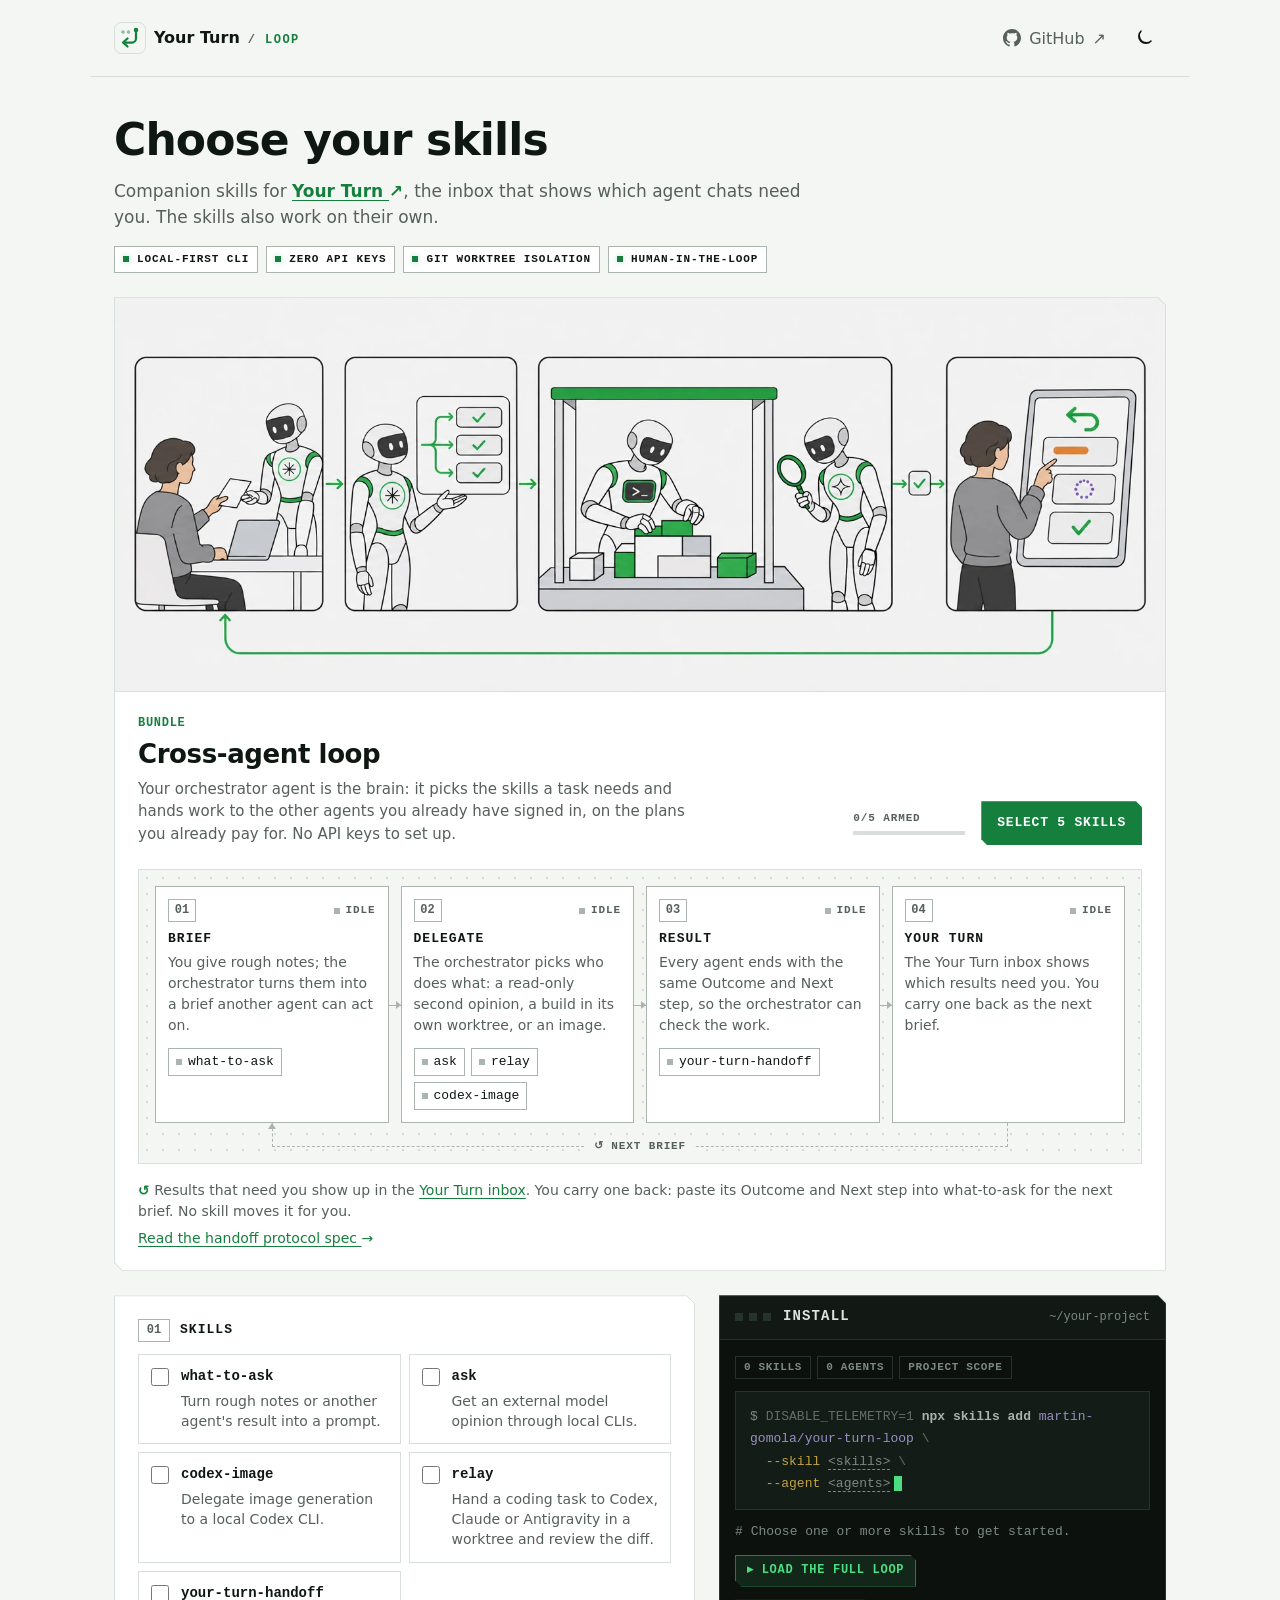
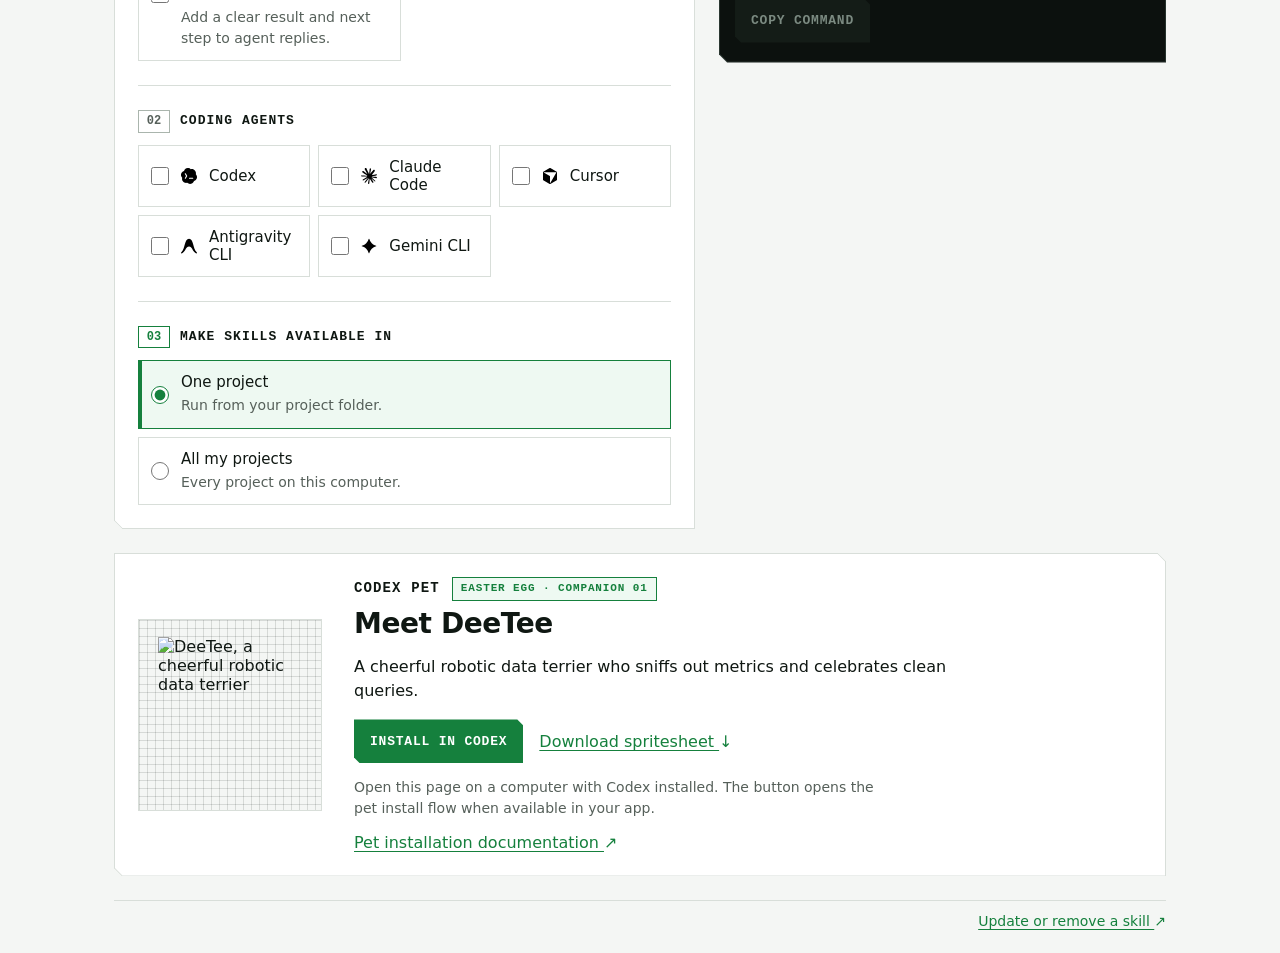
==== commit dcd5afa4: "feat(site): Deck brand line in the header "Your Turn / LOOP" now uses the Deck's .deck-brand treatme" ====
--- a/site/index.html
+++ b/site/index.html
@@ -7,7 +7,7 @@
 <title>Choose your skills · Your Turn Loop</title>
 <script>try{document.documentElement.dataset.theme=localStorage.getItem('theme')||(matchMedia('(prefers-color-scheme: dark)').matches?'dark':'light')}catch{document.documentElement.dataset.theme='light'}</script>
 <link rel="icon" href="icon.svg" type="image/svg+xml">
-<link rel="stylesheet" href="style.css?v=telemetry-2">
+<link rel="stylesheet" href="style.css?v=telemetry-4">
 <script type="module" src="theme.mjs?v=1"></script>
 <script type="module" src="install.mjs?v=telemetry-1"></script>
 <body>
@@ -15,7 +15,7 @@
 <header>
   <a class="brand" href="https://martin-gomola.github.io/your-turn/" aria-label="Your Turn">
     <svg class="brand-icon" viewBox="0 0 64 64" aria-hidden="true"><rect class="brand-icon__tile" x="1" y="1" width="62" height="62" rx="14"/><g class="brand-icon__queue"><circle cx="18" cy="20" r="3.5"/><circle cx="29" cy="20" r="3.5"/></g><path class="brand-icon__route" d="M44 16v17c0 4.418-3.582 8-8 8H20"/><path class="brand-icon__route" d="m27 33-9 8 9 8"/><circle class="brand-icon__active" cx="44" cy="16" r="4.5"/></svg>
-    <span>Your Turn</span><span class="brand-suffix">Loop</span>
+    <span class="brand-name"><span>Your Turn</span><span class="brand-suffix"><span aria-hidden="true">/ </span>Loop</span></span>
   </a>
   <a class="repo" href="https://github.com/martin-gomola/your-turn-loop" aria-label="Your Turn Loop on GitHub"><svg class="github-mark" viewBox="0 0 16 16" aria-hidden="true"><path d="M6.766 11.328c-2.063-.25-3.516-1.734-3.516-3.656 0-.781.281-1.625.75-2.188-.203-.515-.172-1.609.063-2.062.625-.078 1.468.25 1.968.703.594-.187 1.219-.281 1.985-.281.765 0 1.39.094 1.953.265.484-.437 1.344-.765 1.969-.687.218.422.25 1.515.046 2.047.5.593.766 1.39.766 2.203 0 1.922-1.453 3.375-3.547 3.64.531.344.89 1.094.89 1.954v1.625c0 .468.391.734.86.547C13.781 14.359 16 11.53 16 8.03 16 3.61 12.406 0 7.984 0 3.563 0 0 3.61 0 8.031a7.88 7.88 0 0 0 5.172 7.422c.422.156.828-.125.828-.547v-1.25c-.219.094-.5.156-.75.156-1.031 0-1.64-.562-2.078-1.609-.172-.422-.36-.672-.719-.719-.187-.015-.25-.093-.25-.187 0-.188.313-.328.625-.328.453 0 .844.281 1.25.86.313.452.64.655 1.031.655s.641-.14 1-.5c.266-.265.47-.5.657-.656"/></svg><span>GitHub</span><span aria-hidden="true">↗</span></a>
   <button id="theme-toggle" class="theme-toggle" type="button" aria-label="Switch to dark theme" title="Switch to dark theme"><svg aria-hidden="true" viewBox="0 0 24 24"><path d="M20.5 15.5A8.5 8.5 0 0 1 8.5 3.5a8.5 8.5 0 1 0 12 12Z"/></svg></button>
--- a/site/style.css
+++ b/site/style.css
@@ -67,7 +67,10 @@
 .brand-icon__active { fill: var(--accent); }
 :root[data-theme="dark"] .brand-icon__queue { fill: var(--ink); opacity: .55; }
 :root[data-theme="dark"] .brand-icon__route { stroke: var(--ink); }
-.brand-suffix { color: var(--accent); font: 700 13px/1 var(--mono); letter-spacing: .08em; text-transform: uppercase; }
+/* The Deck's brand line (.deck-brand in your-turn app.css): name and mode share a baseline, a muted slash between. */
+.brand-name { display: inline-flex; align-items: baseline; gap: 8px; white-space: nowrap; }
+.brand-suffix { color: var(--accent); font: 600 12px/1.4 var(--mono); letter-spacing: .12em; text-transform: uppercase; }
+.brand .brand-suffix > span { display: inline; color: var(--muted); }
 a { color: var(--accent); text-underline-offset: 3px; text-decoration-thickness: 1px; }
 /* Inline links nudge their arrow in the direction it points. */
 a span[aria-hidden] { display: inline-block; transition: transform .18s var(--ease); }
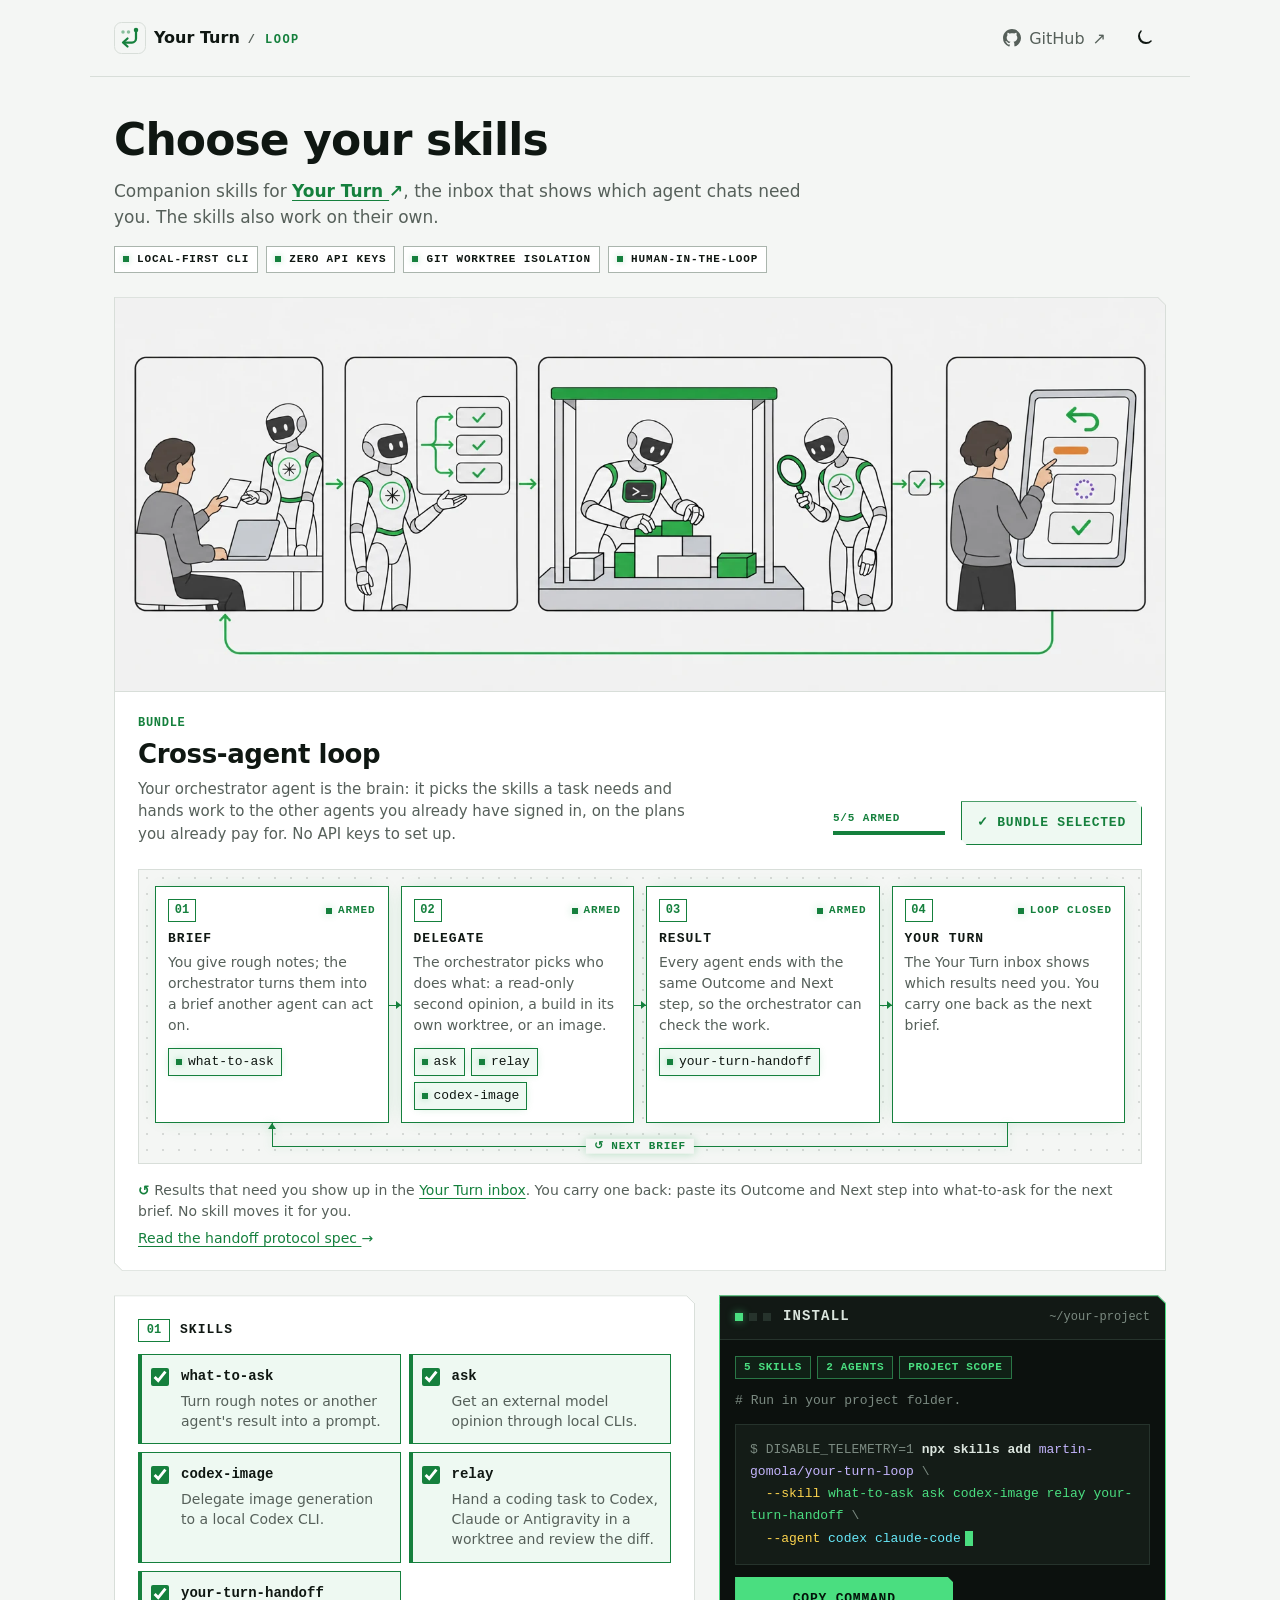
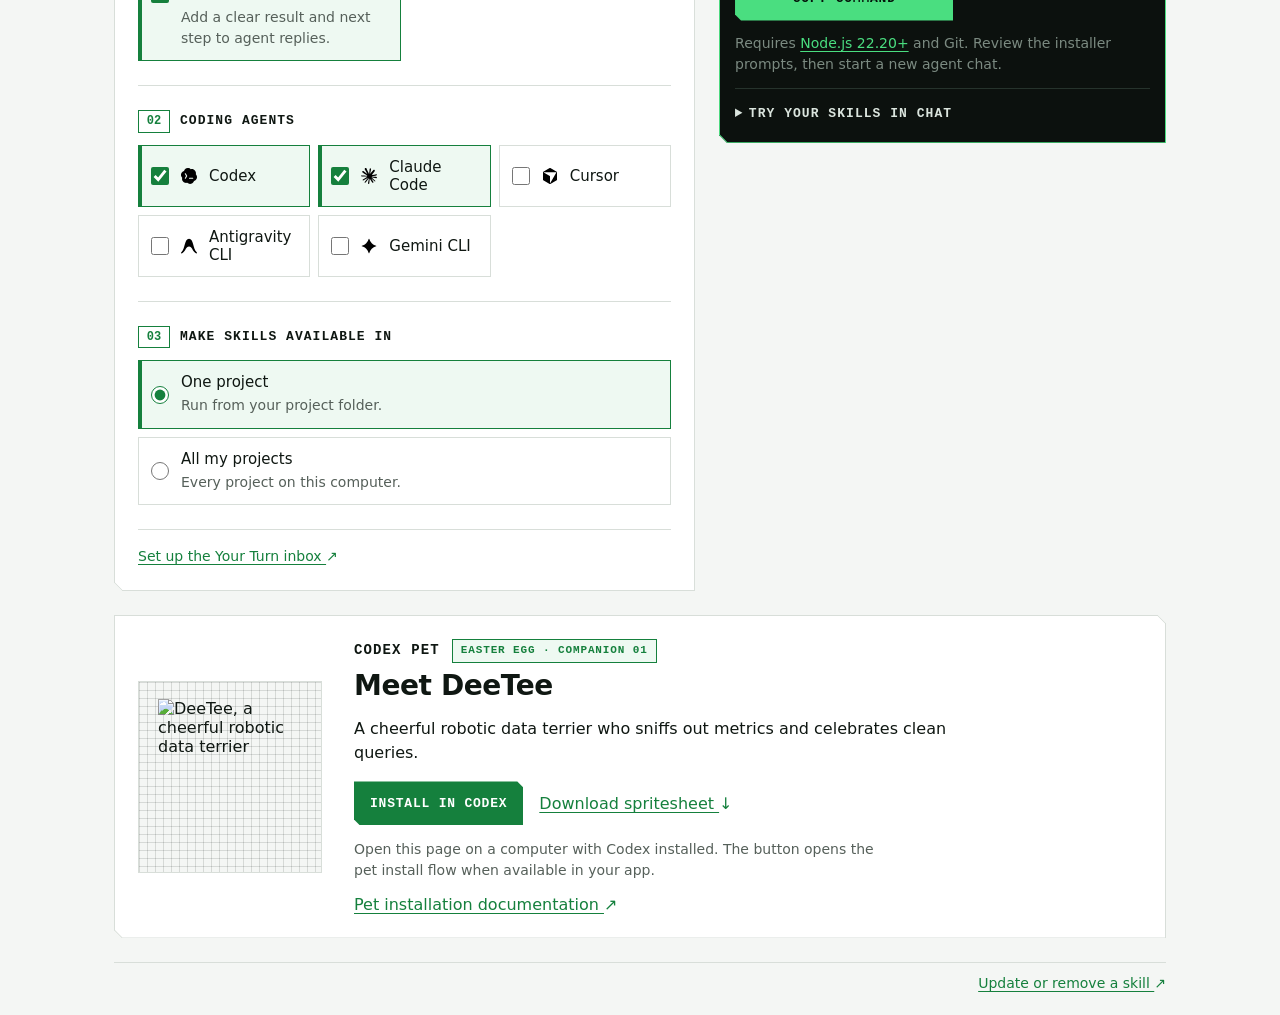
==== commit aecb56a1: "feat(site): polish pass on the skill configurator Arm the full loop and Codex + Claude Code by defau" ====
--- a/site/index.html
+++ b/site/index.html
@@ -7,9 +7,9 @@
 <title>Choose your skills · Your Turn Loop</title>
 <script>try{document.documentElement.dataset.theme=localStorage.getItem('theme')||(matchMedia('(prefers-color-scheme: dark)').matches?'dark':'light')}catch{document.documentElement.dataset.theme='light'}</script>
 <link rel="icon" href="icon.svg" type="image/svg+xml">
-<link rel="stylesheet" href="style.css?v=telemetry-4">
+<link rel="stylesheet" href="style.css?v=polish-1">
 <script type="module" src="theme.mjs?v=1"></script>
-<script type="module" src="install.mjs?v=telemetry-1"></script>
+<script type="module" src="install.mjs?v=polish-1"></script>
 <body>
 <!-- GitHub mark from Primer Octicons; license in third-party/primer-octicons-MIT.txt. -->
 <header>
@@ -56,8 +56,8 @@
       <fieldset class="field-group agent-fieldset">
         <legend class="field-label"><span class="field-step" aria-hidden="true">02</span><span>Coding agents</span></legend>
         <div class="agent-options agent-list">
-          <label><input type="checkbox" name="agent" value="codex"><img class="agent-logo" src="icons/codex.svg" width="24" height="24" alt=""> <span>Codex</span></label>
-          <label><input type="checkbox" name="agent" value="claude"><img class="agent-logo" src="icons/claude.svg" width="24" height="24" alt=""> <span>Claude Code</span></label>
+          <label><input type="checkbox" name="agent" value="codex" checked><img class="agent-logo" src="icons/codex.svg" width="24" height="24" alt=""> <span>Codex</span></label>
+          <label><input type="checkbox" name="agent" value="claude" checked><img class="agent-logo" src="icons/claude.svg" width="24" height="24" alt=""> <span>Claude Code</span></label>
           <label><input type="checkbox" name="agent" value="cursor"><img class="agent-logo" src="icons/cursor.svg" width="24" height="24" alt=""> <span>Cursor</span></label>
           <label><input type="checkbox" name="agent" value="antigravity"><img class="agent-logo" src="icons/antigravity.svg" width="24" height="24" alt=""> <span>Antigravity CLI</span></label>
           <label><input type="checkbox" name="agent" value="gemini"><img class="agent-logo" src="icons/gemini.svg" width="24" height="24" alt=""> <span>Gemini CLI</span></label>
--- a/site/style.css
+++ b/site/style.css
@@ -130,9 +130,15 @@
 #where::before { content: "# "; }
 .term-actions { display: flex; flex-wrap: wrap; align-items: center; gap: 12px; }
 .terminal #status { color: var(--term-green); font: 13px/1.5 var(--mono); }
-.terminal #copy { background: var(--term-green); color: #03140a; }
+/* min-width fits "✓ Copied to clipboard", so the label swap never resizes the button. */
+.terminal #copy { min-width: 28ch; background: var(--term-green); color: #03140a; }
 .terminal #copy:hover:enabled { background: #86efac; }
-.terminal #copy[data-copied] { background: var(--term-cyan); }
+.terminal #copy[data-copied] { background: #86efac; animation: copied .6s var(--ease); }
+@keyframes copied { from { background: #ecfdf5; } }
+#commands::after { content: ""; display: inline-block; width: .6em; height: 1.15em; margin-left: 4px; vertical-align: text-bottom; background: var(--term-green); animation: blink 1.1s steps(1) infinite; }
+/* Dark mode: lift the terminal off the near-black page with a faint emerald frame. */
+:root[data-theme="dark"] .terminal:not([data-state="ready"]) { --hud-frame: rgba(74, 222, 128, .28); }
+:root[data-theme="dark"] .terminal { --term-bg: #0b100d; }
 .terminal #copy:disabled { background: var(--term-surface); color: var(--term-muted); }
 button.term-pill { justify-self: start; min-height: 32px; padding: 4px 12px; background: rgba(74, 222, 128, .1); color: var(--term-green); box-shadow: inset 0 0 0 1px rgba(74, 222, 128, .45); font-size: 12px; }
 button.term-pill::before { content: "▸ "; }
@@ -273,12 +279,12 @@
 .button-install:hover { background: var(--action-hover); }
 .pet-section .pet-help { color: var(--muted); font-size: 14px; }
 
-@media (min-width: 721px) {
+@media (min-width: 768px) {
   .skill-options { grid-template-columns: repeat(2, minmax(0, 1fr)); }
   .flow-steps { grid-template-columns: repeat(2, minmax(0, 1fr)); }
   .spec-fields { grid-template-columns: repeat(2, minmax(0, 1fr)); }
 }
-@media (max-width: 720px) {
+@media (max-width: 767px) {
   header, main { padding-inline: 16px; }
   main { padding-block: 24px 20px; }
   .hud-panel { padding: 16px; }
@@ -287,10 +293,18 @@
   .flow-pipeline { padding: 12px; }
   .pet-section { flex-direction: column; align-items: flex-start; gap: 16px; }
   header .repo span:not([aria-hidden]) { display: none; }
+  .terminal #copy { flex: 1 1 100%; }
+  /* Stacked stages read top to bottom, so the wire turns into a down arrow in the gap. */
+  .flow-steps { gap: 24px; }
+  .flow-steps li + li::before { content: "↓"; position: absolute; top: -21px; left: 50%; transform: translateX(-50%); color: var(--line-strong); font: 700 14px/18px var(--mono); }
+  .flow-steps li[data-state="armed"] + li[data-state="armed"]::before { color: var(--accent); }
+}
+@media (min-width: 900px) {
+  .workspace { grid-template-columns: minmax(0, 1.3fr) minmax(340px, 1fr); }
+  /* The command and its Copy stay in view while the taller setup column scrolls. */
+  .result { position: sticky; top: 24px; align-self: start; }
 }
 @media (min-width: 1024px) {
-  .workspace { grid-template-columns: minmax(0, 1.3fr) minmax(340px, 1fr); }
-  .result { position: sticky; top: 16px; }
   .agent-list { grid-template-columns: repeat(3, minmax(0, 1fr)); }
   .flow-steps { grid-template-columns: repeat(4, minmax(0, 1fr)); }
   /* Wires between stages; a stage's incoming wire lights up once it is armed. */
@@ -302,6 +316,6 @@
 }
 @media (prefers-reduced-motion: reduce) {
   .pet-frame { display: none; }
-  .cursor { animation: none; }
+  .cursor, #commands::after, .terminal #copy[data-copied] { animation: none; }
   *, *::before, *::after { transition: none !important; }
 }
